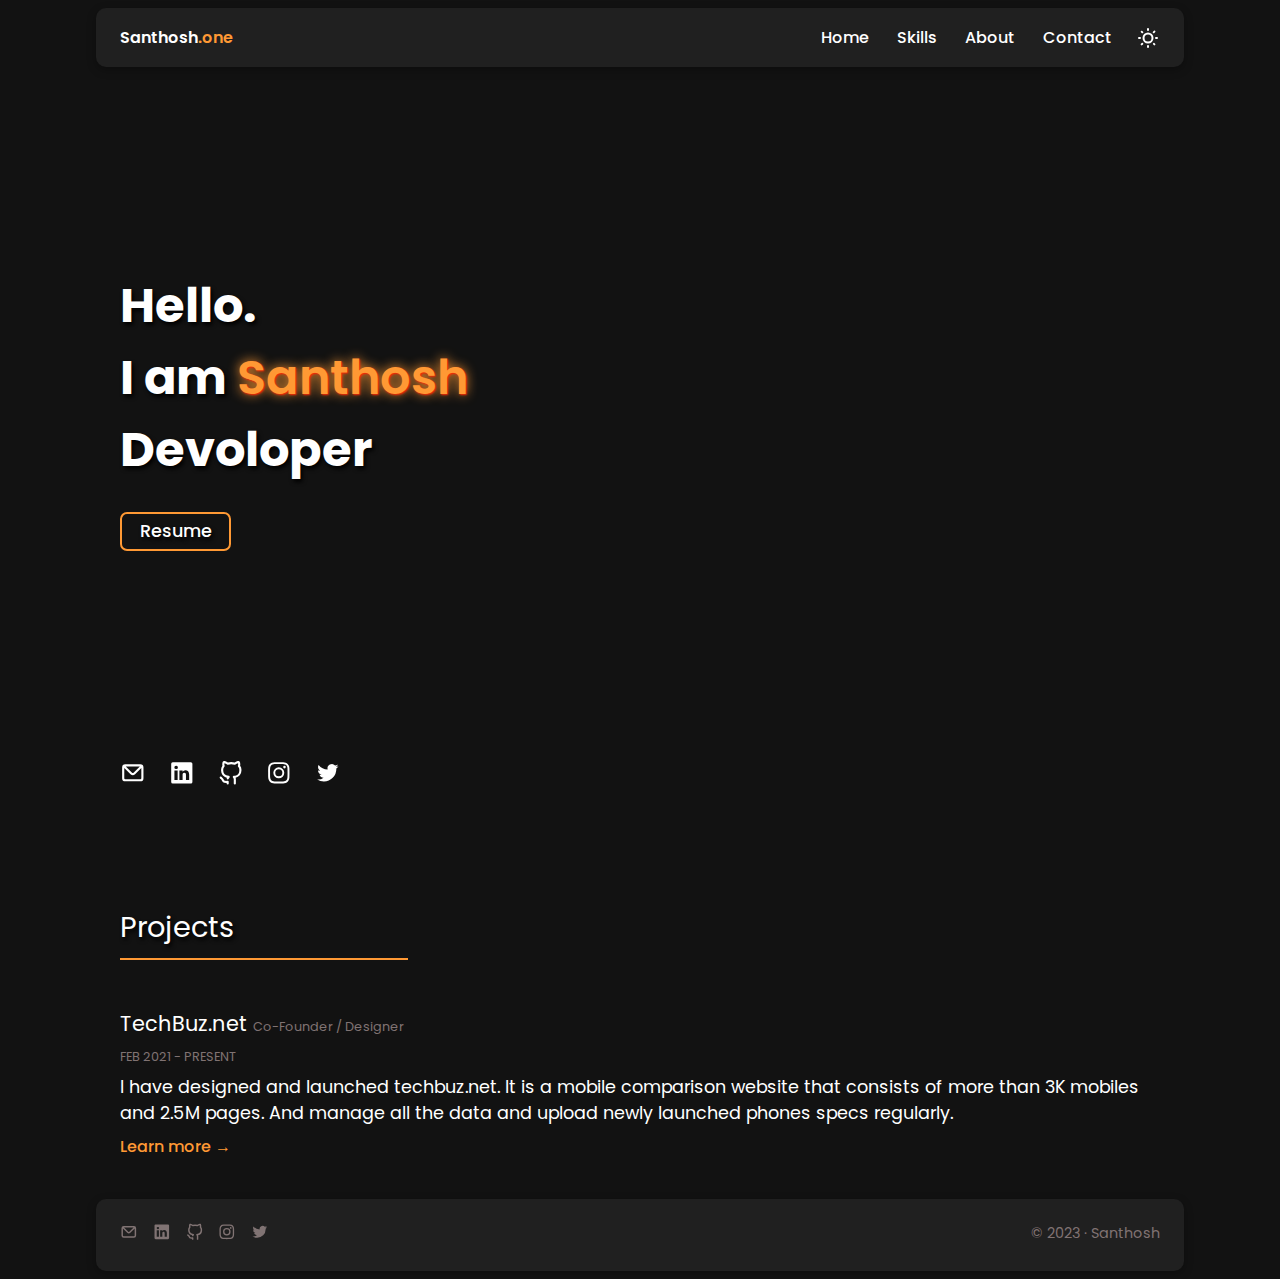
==== index.html @ da9437ea "icon added" ====
<!DOCTYPE html>
<html lang="en">
<head>
    <meta charset="UTF-8">
    <meta http-equiv="X-UA-Compatible" content="IE=edge">
    <meta name="viewport" content="width=device-width, initial-scale=1.0">

    <link rel="shortcut icon" type="image/png" href="/image/favicon-32x32.png" sizes="32x32">
    <link rel="icon" type="image/png" href="/image/favicon-16x16.png" sizes="16x16">
    <link rel="icon" type="image/png" href="/image/android-chrome-192x192.png" sizes="192x192">
    <link rel="icon" type="image/png" href="/image/android-chrome-512x512.png" sizes="512x512">
    <link rel="apple-touch-icon" type="image/png" href="/image/apple-touch-icon.png">
    
    <link rel="stylesheet" href="/css/normalize.css">
    <link rel="stylesheet" href="/css/style.css">
    
    <title>Santhosh</title>
</head>

<body>
   <header>

    <nav class="navbar">

      <a href="/" class="nav-logo">Santhosh<span>.one</span></a>

      <div style="display: flex;">
        <div class="nav-link-div">
          <ul class="nav-links" data-visible="false">
            <li><a href="/" aria-hidden="true">Home</a></li>
            <li><a href="/skills.html" aria-hidden="true">Skills</a></li>
            <li><a href="/about.html" aria-hidden="true">About</a></li>
            <li><a href="/contact.html" aria-hidden="true">Contact</a></li>
          </ul>
        </div>

        <svg class="hide" xmlns="http://www.w3.org/2000/svg">

          <defs>
            <symbol id="to-light" viewBox="0 0 24 24">
              <path d="M5.64,17l-.71.71a1,1,0,0,0,0,1.41,1,1,0,0,0,1.41,0l.71-.71A1,1,0,0,0,5.64,17ZM5,12a1,1,0,0,0-1-1H3a1,1,0,0,0,0,2H4A1,1,0,0,0,5,12Zm7-7a1,1,0,0,0,1-1V3a1,1,0,0,0-2,0V4A1,1,0,0,0,12,5ZM5.64,7.05a1,1,0,0,0,.7.29,1,1,0,0,0,.71-.29,1,1,0,0,0,0-1.41l-.71-.71A1,1,0,0,0,4.93,6.34Zm12,.29a1,1,0,0,0,.7-.29l.71-.71a1,1,0,1,0-1.41-1.41L17,5.64a1,1,0,0,0,0,1.41A1,1,0,0,0,17.66,7.34ZM21,11H20a1,1,0,0,0,0,2h1a1,1,0,0,0,0-2Zm-9,8a1,1,0,0,0-1,1v1a1,1,0,0,0,2,0V20A1,1,0,0,0,12,19ZM18.36,17A1,1,0,0,0,17,18.36l.71.71a1,1,0,0,0,1.41,0,1,1,0,0,0,0-1.41ZM12,6.5A5.5,5.5,0,1,0,17.5,12,5.51,5.51,0,0,0,12,6.5Zm0,9A3.5,3.5,0,1,1,15.5,12,3.5,3.5,0,0,1,12,15.5Z"/>
            </symbol>
          </defs>
          <defs>
            <symbol id="to-dark" viewBox="0 0 64 64">
              <path d="M34.82 56.11a23.86 23.86 0 0 1-9.38-1.9A2 2 0 0 1 27 50.53a19.87 19.87 0 0 0 7.82 1.58 20.16 20.16 0 0 0 11.77-3.81 24.12 24.12 0 0 1-16.2-35.91A20.16 20.16 0 0 0 14.71 32a19.91 19.91 0 0 0 3.88 11.87 2 2 0 0 1-3.23 2.37 24.12 24.12 0 0 1 19.3-38.35 2 2 0 0 1 1.84 1.18 2 2 0 0 1-.33 2.16 20.11 20.11 0 0 0 15 33.5h.13a2 2 0 0 1 1.83 1.19 2 2 0 0 1-.34 2.15 24.1 24.1 0 0 1-17.97 8.04Z"/><path fill="var(--fav-color)" d="M20.68 34.85a2 2 0 0 1-1.92-1.44 14.2 14.2 0 0 1 2.45-11.95 2 2 0 0 1 3.15 2.48 10.09 10.09 0 0 0-1.75 8.38 2 2 0 0 1-1.93 2.53Z"/>
            </symbol>
          </defs>
        </svg>

        <button class="nav-mode">
          <svg width="50" height="50" fill="currentColor">
            <use href="#to-light"></use>
          </svg>
        </button>

        <button class="container nav-menu" onclick="myFunction(this)">
          <div class="bar1"></div>
          <div class="bar2"></div>
          <div class="bar3"></div>
        </button>
      </div>

    </nav>
    
    <!-- side nev bar for small screen     -->
    
      <div class="nav-menu-side">
        <ul class="nav-links-side" data-visible="false">
          <li><a href="/" aria-hidden="true">Home</a></li>
          <li><a href="/about.html" aria-hidden="true">About</a></li>
          <li><a href="/skills.html" aria-hidden="true">Skills</a></li>
          <li><a href="/contact.html" aria-hidden="true">Contact</a></li>
        </ul>
      </div>

</header>
  

  <main>

    <div id="intro">
      <div class="intro-text">
        <div>
          <b>
          <div>
            Hello.
          </div>
          <div>
            I am <span class="intro-name">Santhosh</span> 
          </div>

          <div>
            Devoloper
          </div>
        </b>

          <div>
            <a class="resume" target="_blank" href="https://docs.google.com/document/d/11AlmQG3NqZ5bCvxuUzoEgBJy7hATUBCd/preview">Resume
            </a>
          </div>
        </div>

      </div>

        <div class="social-links">
          <!-- MAIL -->
          <a href="mailto: santhoshkalish333@gmail.com" target="_blank">
            <svg xmlns="http://www.w3.org/2000/svg" viewBox="0 0 24 24"><path fill="currentColor" d="M19,4H5A3,3,0,0,0,2,7V17a3,3,0,0,0,3,3H19a3,3,0,0,0,3-3V7A3,3,0,0,0,19,4Zm-.41,2-5.88,5.88a1,1,0,0,1-1.42,0L5.41,6ZM20,17a1,1,0,0,1-1,1H5a1,1,0,0,1-1-1V7.41l5.88,5.88a3,3,0,0,0,4.24,0L20,7.41Z"/></svg>
          </a>
          <!-- LINKED IN -->
          <a href="https://www.linkedin.com/in/santho-sh/" target="_blank">
            <svg xmlns="http://www.w3.org/2000/svg" data-name="Layer 1" viewBox="0 0 24 24"><path fill="currentColor" d="M20.47,2H3.53A1.45,1.45,0,0,0,2.06,3.43V20.57A1.45,1.45,0,0,0,3.53,22H20.47a1.45,1.45,0,0,0,1.47-1.43V3.43A1.45,1.45,0,0,0,20.47,2ZM8.09,18.74h-3v-9h3ZM6.59,8.48h0a1.56,1.56,0,1,1,0-3.12,1.57,1.57,0,1,1,0,3.12ZM18.91,18.74h-3V13.91c0-1.21-.43-2-1.52-2A1.65,1.65,0,0,0,12.85,13a2,2,0,0,0-.1.73v5h-3s0-8.18,0-9h3V11A3,3,0,0,1,15.46,9.5c2,0,3.45,1.29,3.45,4.06Z"/></svg>
          </a>
          <!-- GITHUB -->
          <a href="https://github.com/Santho-sh" target="_blank">
            <svg xmlns="http://www.w3.org/2000/svg" data-name="Layer 1" viewBox="0 0 24 24"><path fill="currentColor" d="M10.07031,20.50291a1.00008,1.00008,0,0,0-1.18115-.9834c-1.30908.24024-2.96191.27637-3.40137-.958a5.70754,5.70754,0,0,0-1.83691-2.415,1.20073,1.20073,0,0,1-.1665-.10938,1,1,0,0,0-.93067-.64551H2.54883a.99965.99965,0,0,0-1,.99512c-.00391.81543.811,1.33789,1.1416,1.51465a4.4408,4.4408,0,0,1,.92383,1.35937c.36426,1.02344,1.42285,2.57617,4.46582,2.376.001.03516.00195.06836.00244.09863l.00439.26758a1,1,0,0,0,2,0l-.00488-.31836C10.07715,21.4951,10.07031,21.22068,10.07031,20.50291Zm10.667-15.126c.03174-.125.063-.26367.09034-.41992a6.27792,6.27792,0,0,0-.40821-3.293,1.002,1.002,0,0,0-.61572-.58007c-.356-.12012-1.67041-.35645-4.18408,1.25a13.86918,13.86918,0,0,0-6.354,0C6.76221.751,5.45459.9658,5.10205,1.07908a.99744.99744,0,0,0-.63135.584,6.3003,6.3003,0,0,0-.40332,3.35644c.02442.12793.05078.2461.07813.35449A6.26928,6.26928,0,0,0,2.89014,9.20311a8.42168,8.42168,0,0,0,.04248.92187c.334,4.60254,3.334,5.98438,5.42431,6.459-.04345.125-.083.25878-.11816.40039a1.00023,1.00023,0,0,0,1.94238.47851,1.6784,1.6784,0,0,1,.46778-.87793.99947.99947,0,0,0-.5459-1.74512c-3.4541-.39453-4.95362-1.80175-5.1792-4.89843a6.61076,6.61076,0,0,1-.03369-.73828,4.25769,4.25769,0,0,1,.91943-2.71289,3.022,3.022,0,0,1,.1958-.23145.99988.99988,0,0,0,.188-1.02441,3.3876,3.3876,0,0,1-.15527-.55567A4.09356,4.09356,0,0,1,6.1167,3.06346a7.54263,7.54263,0,0,1,2.415,1.17968,1.00877,1.00877,0,0,0,.82764.13282,11.77716,11.77716,0,0,1,6.17285.001,1.00549,1.00549,0,0,0,.83056-.13769,7.572,7.572,0,0,1,2.40528-1.19043,4.03977,4.03977,0,0,1,.0874,1.57812,3.205,3.205,0,0,1-.16895.60743.9999.9999,0,0,0,.188,1.02441c.07715.08691.1543.18066.22363.26855A4.12186,4.12186,0,0,1,20,9.20311a7.03888,7.03888,0,0,1-.0376.77734c-.22021,3.05566-1.72558,4.46387-5.1958,4.85937a1,1,0,0,0-.54541,1.7461,1.63079,1.63079,0,0,1,.46631.9082,3.06079,3.06079,0,0,1,.09229.81934v2.334C14.77,21.2949,14.77,21.78025,14.77,22.00291a1,1,0,1,0,2,0c0-.2168,0-.69238.00977-1.33984V18.31346a4.8815,4.8815,0,0,0-.15479-1.31153,4.25638,4.25638,0,0,0-.11621-.416,6.51258,6.51258,0,0,0,5.44531-6.42383A8.69677,8.69677,0,0,0,22,9.20311,6.13062,6.13062,0,0,0,20.7373,5.37693Z"/></svg>
          <a>
          <!-- INSTAGRAM -->
          <a href="https://www.instagram.com/santh0sh_3/" target="_blank">
            <svg xmlns="http://www.w3.org/2000/svg" data-name="Layer 1" viewBox="0 0 24 24"><path fill="currentColor" d="M17.34,5.46h0a1.2,1.2,0,1,0,1.2,1.2A1.2,1.2,0,0,0,17.34,5.46Zm4.6,2.42a7.59,7.59,0,0,0-.46-2.43,4.94,4.94,0,0,0-1.16-1.77,4.7,4.7,0,0,0-1.77-1.15,7.3,7.3,0,0,0-2.43-.47C15.06,2,14.72,2,12,2s-3.06,0-4.12.06a7.3,7.3,0,0,0-2.43.47A4.78,4.78,0,0,0,3.68,3.68,4.7,4.7,0,0,0,2.53,5.45a7.3,7.3,0,0,0-.47,2.43C2,8.94,2,9.28,2,12s0,3.06.06,4.12a7.3,7.3,0,0,0,.47,2.43,4.7,4.7,0,0,0,1.15,1.77,4.78,4.78,0,0,0,1.77,1.15,7.3,7.3,0,0,0,2.43.47C8.94,22,9.28,22,12,22s3.06,0,4.12-.06a7.3,7.3,0,0,0,2.43-.47,4.7,4.7,0,0,0,1.77-1.15,4.85,4.85,0,0,0,1.16-1.77,7.59,7.59,0,0,0,.46-2.43c0-1.06.06-1.4.06-4.12S22,8.94,21.94,7.88ZM20.14,16a5.61,5.61,0,0,1-.34,1.86,3.06,3.06,0,0,1-.75,1.15,3.19,3.19,0,0,1-1.15.75,5.61,5.61,0,0,1-1.86.34c-1,.05-1.37.06-4,.06s-3,0-4-.06A5.73,5.73,0,0,1,6.1,19.8,3.27,3.27,0,0,1,5,19.05a3,3,0,0,1-.74-1.15A5.54,5.54,0,0,1,3.86,16c0-1-.06-1.37-.06-4s0-3,.06-4A5.54,5.54,0,0,1,4.21,6.1,3,3,0,0,1,5,5,3.14,3.14,0,0,1,6.1,4.2,5.73,5.73,0,0,1,8,3.86c1,0,1.37-.06,4-.06s3,0,4,.06a5.61,5.61,0,0,1,1.86.34A3.06,3.06,0,0,1,19.05,5,3.06,3.06,0,0,1,19.8,6.1,5.61,5.61,0,0,1,20.14,8c.05,1,.06,1.37.06,4S20.19,15,20.14,16ZM12,6.87A5.13,5.13,0,1,0,17.14,12,5.12,5.12,0,0,0,12,6.87Zm0,8.46A3.33,3.33,0,1,1,15.33,12,3.33,3.33,0,0,1,12,15.33Z"/></svg>
          </a>
          <!-- TWITTER -->
          <a href="https://twitter.com/Santh0sh3" target="_blank">
            <svg xmlns="http://www.w3.org/2000/svg" data-name="Layer 1" viewBox="0 0 24 24"><path fill="currentColor" d="M22,5.8a8.49,8.49,0,0,1-2.36.64,4.13,4.13,0,0,0,1.81-2.27,8.21,8.21,0,0,1-2.61,1,4.1,4.1,0,0,0-7,3.74A11.64,11.64,0,0,1,3.39,4.62a4.16,4.16,0,0,0-.55,2.07A4.09,4.09,0,0,0,4.66,10.1,4.05,4.05,0,0,1,2.8,9.59v.05a4.1,4.1,0,0,0,3.3,4A3.93,3.93,0,0,1,5,13.81a4.9,4.9,0,0,1-.77-.07,4.11,4.11,0,0,0,3.83,2.84A8.22,8.22,0,0,1,3,18.34a7.93,7.93,0,0,1-1-.06,11.57,11.57,0,0,0,6.29,1.85A11.59,11.59,0,0,0,20,8.45c0-.17,0-.35,0-.53A8.43,8.43,0,0,0,22,5.8Z"/></svg>
          </a>
        </div>
    </div>

    
    <div class="project-title">
      <div>Projects</div>
    </div>
    <div class="projects">
      <div class="name">TechBuz.net <span>Co-Founder / Designer</span></div>
      <div class="time">FEB 2021 - PRESENT</div>
      <div class="body">I have designed and launched techbuz.net. It is a mobile comparison website that consists of more than 3K mobiles and 2.5M pages. And manage all the data and upload newly launched phones specs regularly.
      </div> 
      <a class="link" href="https://techbuz.net/">Learn more &#8594</a>
    </div>

  </main>
  
  <footer class="footer">
    <div class="social-links-footer">

      <!-- MAIL -->
      <a href="mailto: santhoshkalish333@gmail.com" target="_blank">
        <svg xmlns="http://www.w3.org/2000/svg" viewBox="0 0 24 24"><path fill="currentColor" d="M19,4H5A3,3,0,0,0,2,7V17a3,3,0,0,0,3,3H19a3,3,0,0,0,3-3V7A3,3,0,0,0,19,4Zm-.41,2-5.88,5.88a1,1,0,0,1-1.42,0L5.41,6ZM20,17a1,1,0,0,1-1,1H5a1,1,0,0,1-1-1V7.41l5.88,5.88a3,3,0,0,0,4.24,0L20,7.41Z"/></svg>
      </a>

      <!-- LINKED IN -->
      <a href="https://www.linkedin.com/in/santho-sh/" target="_blank">
        <svg xmlns="http://www.w3.org/2000/svg" data-name="Layer 1" viewBox="0 0 24 24"><path fill="currentColor" d="M20.47,2H3.53A1.45,1.45,0,0,0,2.06,3.43V20.57A1.45,1.45,0,0,0,3.53,22H20.47a1.45,1.45,0,0,0,1.47-1.43V3.43A1.45,1.45,0,0,0,20.47,2ZM8.09,18.74h-3v-9h3ZM6.59,8.48h0a1.56,1.56,0,1,1,0-3.12,1.57,1.57,0,1,1,0,3.12ZM18.91,18.74h-3V13.91c0-1.21-.43-2-1.52-2A1.65,1.65,0,0,0,12.85,13a2,2,0,0,0-.1.73v5h-3s0-8.18,0-9h3V11A3,3,0,0,1,15.46,9.5c2,0,3.45,1.29,3.45,4.06Z"/></svg>
      </a>

      <!-- GITHUB -->
      <a href="https://github.com/Santho-sh" target="_blank">
        <svg xmlns="http://www.w3.org/2000/svg" data-name="Layer 1" viewBox="0 0 24 24"><path fill="currentColor" d="M10.07031,20.50291a1.00008,1.00008,0,0,0-1.18115-.9834c-1.30908.24024-2.96191.27637-3.40137-.958a5.70754,5.70754,0,0,0-1.83691-2.415,1.20073,1.20073,0,0,1-.1665-.10938,1,1,0,0,0-.93067-.64551H2.54883a.99965.99965,0,0,0-1,.99512c-.00391.81543.811,1.33789,1.1416,1.51465a4.4408,4.4408,0,0,1,.92383,1.35937c.36426,1.02344,1.42285,2.57617,4.46582,2.376.001.03516.00195.06836.00244.09863l.00439.26758a1,1,0,0,0,2,0l-.00488-.31836C10.07715,21.4951,10.07031,21.22068,10.07031,20.50291Zm10.667-15.126c.03174-.125.063-.26367.09034-.41992a6.27792,6.27792,0,0,0-.40821-3.293,1.002,1.002,0,0,0-.61572-.58007c-.356-.12012-1.67041-.35645-4.18408,1.25a13.86918,13.86918,0,0,0-6.354,0C6.76221.751,5.45459.9658,5.10205,1.07908a.99744.99744,0,0,0-.63135.584,6.3003,6.3003,0,0,0-.40332,3.35644c.02442.12793.05078.2461.07813.35449A6.26928,6.26928,0,0,0,2.89014,9.20311a8.42168,8.42168,0,0,0,.04248.92187c.334,4.60254,3.334,5.98438,5.42431,6.459-.04345.125-.083.25878-.11816.40039a1.00023,1.00023,0,0,0,1.94238.47851,1.6784,1.6784,0,0,1,.46778-.87793.99947.99947,0,0,0-.5459-1.74512c-3.4541-.39453-4.95362-1.80175-5.1792-4.89843a6.61076,6.61076,0,0,1-.03369-.73828,4.25769,4.25769,0,0,1,.91943-2.71289,3.022,3.022,0,0,1,.1958-.23145.99988.99988,0,0,0,.188-1.02441,3.3876,3.3876,0,0,1-.15527-.55567A4.09356,4.09356,0,0,1,6.1167,3.06346a7.54263,7.54263,0,0,1,2.415,1.17968,1.00877,1.00877,0,0,0,.82764.13282,11.77716,11.77716,0,0,1,6.17285.001,1.00549,1.00549,0,0,0,.83056-.13769,7.572,7.572,0,0,1,2.40528-1.19043,4.03977,4.03977,0,0,1,.0874,1.57812,3.205,3.205,0,0,1-.16895.60743.9999.9999,0,0,0,.188,1.02441c.07715.08691.1543.18066.22363.26855A4.12186,4.12186,0,0,1,20,9.20311a7.03888,7.03888,0,0,1-.0376.77734c-.22021,3.05566-1.72558,4.46387-5.1958,4.85937a1,1,0,0,0-.54541,1.7461,1.63079,1.63079,0,0,1,.46631.9082,3.06079,3.06079,0,0,1,.09229.81934v2.334C14.77,21.2949,14.77,21.78025,14.77,22.00291a1,1,0,1,0,2,0c0-.2168,0-.69238.00977-1.33984V18.31346a4.8815,4.8815,0,0,0-.15479-1.31153,4.25638,4.25638,0,0,0-.11621-.416,6.51258,6.51258,0,0,0,5.44531-6.42383A8.69677,8.69677,0,0,0,22,9.20311,6.13062,6.13062,0,0,0,20.7373,5.37693Z"/></svg>
      </a>

      <!-- INSTAGRAM -->
      <a href="https://www.instagram.com/santh0sh_3/" target="_blank">
        <svg xmlns="http://www.w3.org/2000/svg" data-name="Layer 1" viewBox="0 0 24 24"><path fill="currentColor" d="M17.34,5.46h0a1.2,1.2,0,1,0,1.2,1.2A1.2,1.2,0,0,0,17.34,5.46Zm4.6,2.42a7.59,7.59,0,0,0-.46-2.43,4.94,4.94,0,0,0-1.16-1.77,4.7,4.7,0,0,0-1.77-1.15,7.3,7.3,0,0,0-2.43-.47C15.06,2,14.72,2,12,2s-3.06,0-4.12.06a7.3,7.3,0,0,0-2.43.47A4.78,4.78,0,0,0,3.68,3.68,4.7,4.7,0,0,0,2.53,5.45a7.3,7.3,0,0,0-.47,2.43C2,8.94,2,9.28,2,12s0,3.06.06,4.12a7.3,7.3,0,0,0,.47,2.43,4.7,4.7,0,0,0,1.15,1.77,4.78,4.78,0,0,0,1.77,1.15,7.3,7.3,0,0,0,2.43.47C8.94,22,9.28,22,12,22s3.06,0,4.12-.06a7.3,7.3,0,0,0,2.43-.47,4.7,4.7,0,0,0,1.77-1.15,4.85,4.85,0,0,0,1.16-1.77,7.59,7.59,0,0,0,.46-2.43c0-1.06.06-1.4.06-4.12S22,8.94,21.94,7.88ZM20.14,16a5.61,5.61,0,0,1-.34,1.86,3.06,3.06,0,0,1-.75,1.15,3.19,3.19,0,0,1-1.15.75,5.61,5.61,0,0,1-1.86.34c-1,.05-1.37.06-4,.06s-3,0-4-.06A5.73,5.73,0,0,1,6.1,19.8,3.27,3.27,0,0,1,5,19.05a3,3,0,0,1-.74-1.15A5.54,5.54,0,0,1,3.86,16c0-1-.06-1.37-.06-4s0-3,.06-4A5.54,5.54,0,0,1,4.21,6.1,3,3,0,0,1,5,5,3.14,3.14,0,0,1,6.1,4.2,5.73,5.73,0,0,1,8,3.86c1,0,1.37-.06,4-.06s3,0,4,.06a5.61,5.61,0,0,1,1.86.34A3.06,3.06,0,0,1,19.05,5,3.06,3.06,0,0,1,19.8,6.1,5.61,5.61,0,0,1,20.14,8c.05,1,.06,1.37.06,4S20.19,15,20.14,16ZM12,6.87A5.13,5.13,0,1,0,17.14,12,5.12,5.12,0,0,0,12,6.87Zm0,8.46A3.33,3.33,0,1,1,15.33,12,3.33,3.33,0,0,1,12,15.33Z"/></svg>
      </a>

      <!-- TWITTER -->
      <a href="https://twitter.com/Santh0sh3" target="_blank">
        <svg xmlns="http://www.w3.org/2000/svg" data-name="Layer 1" viewBox="0 0 24 24"><path fill="currentColor" d="M22,5.8a8.49,8.49,0,0,1-2.36.64,4.13,4.13,0,0,0,1.81-2.27,8.21,8.21,0,0,1-2.61,1,4.1,4.1,0,0,0-7,3.74A11.64,11.64,0,0,1,3.39,4.62a4.16,4.16,0,0,0-.55,2.07A4.09,4.09,0,0,0,4.66,10.1,4.05,4.05,0,0,1,2.8,9.59v.05a4.1,4.1,0,0,0,3.3,4A3.93,3.93,0,0,1,5,13.81a4.9,4.9,0,0,1-.77-.07,4.11,4.11,0,0,0,3.83,2.84A8.22,8.22,0,0,1,3,18.34a7.93,7.93,0,0,1-1-.06,11.57,11.57,0,0,0,6.29,1.85A11.59,11.59,0,0,0,20,8.45c0-.17,0-.35,0-.53A8.43,8.43,0,0,0,22,5.8Z"/></svg>
      </a>
    </div>

    <div class="copyright-text">
       &copy 2023 &middot Santhosh
    </div>

  </footer>
</body>

<script src="/js/main.js"></script>

</html>
---- css/style.css ----
@import url('https://fonts.googleapis.com/css2?family=Poppins:wght@400;500;600&display=swap');

:root{

    --body-color: #121212;
    --nav-background: rgba(50, 50, 50, 0.445);
    --font-color-one: rgb(255, 255, 255);
    --font-color-two: rgb(128, 115, 115);
    /* other fav color; #0DCEDA */
    --fav-color: rgb(255, 153, 52);
    --font-family: 'Poppins', sans-serif;

    --button-hover: rgba(238, 176, 100, 0.545);

    --intro-font-small: 2.5rem;
    --nav-font-samll: 1rem;
    --intro-font-big: 3rem;
    --nav-font-big: 1rem;

    --hover-transition: all .3s ease-in-out;
    
    --name-text-shadow:1px 1px 2px rgb(255, 38, 0), 0 0 .25em var(--fav-color);
    --box-shadow: 0 3px 10px rgba(0, 0, 0, 0.297);
    --text-shadow: 2px 2.5px 4px rgb(0, 0, 0);

    --side-padding: 1.5rem;
    --radius: 10px;

}

.dark-mode{
    --body-color: rgb(255, 255, 255);
    --nav-background: rgb(255, 255, 255);
    --font-color-one: #2a2a2a;

    --box-shadow: 0 3px 10px rgb(0 0 0 / 0.2);
    --text-shadow: 2px 2.5px 4px rgba(183, 183, 183, 0.784);
}

*{
    margin: 0;
    padding: 0;
    box-sizing: border-box;
    font-family: var(--font-family);
}

body{
    background-color: var(--body-color);
    margin: .5rem;
    min-height: calc(100vh - 1rem);
    line-height: 1.5;

    /* To lock footer on bottom */
    display: grid;
    grid-template-rows: auto 1fr auto;
}

li, a, button {
    padding: 0;
    font-weight: 500;
    text-decoration: none;
    color: var(--font-color-one);
}

/* to remove bleck border when filling form */

*,*:focus,*:hover{
    outline:none;
}


/* navbar */

.navbar{
    font-size: var(--nav-font-big);
    display: flex;
    justify-content: flex-end;
    align-items: center;
    padding: 1.1rem var(--side-padding);
    background-color: var(--nav-background);
    border-radius: var(--radius);
    
    box-shadow: var(--box-shadow);

}

.nav-logo{
    margin-right: auto;
    font-weight: 600;
}

.nav-logo span{
    color: var(--fav-color);
}


.nav-logo,
.navbar a,
.nav-menu a{
    transition: var(--hover-transition);
}


.nav-links li{
    display: inline-block;
    padding-right: 1.5rem;
}

.navbar a:not(.nav-logo):hover {
    color: var(--fav-color);
    cursor: pointer;
}

/* .dark-mode button */

.nav-mode{
    background-color: var(--nav-color);
    text-align: center
}

.nav-mode svg{
    display: block;
    margin: auto;
    height: 1.5rem;
    width: 1.5rem;
}

.hide {
    display: none;
}

/* handburger menu */

.nav-menu{
    background-color: var(--nav-color);
    z-index: 9999;
}

/* w3 school code */

.container {
    margin-left: 1.5rem;
    display: inline-block;
    cursor: pointer;
  }
  
  .bar1, .bar2, .bar3 {
    width: 25px;
    height: 2.5px;
    background-color: var(--font-color-one);
    margin: 6px 0;
    transition: 0.4s;
  }
  
  /* Rotate first bar */
  .change .bar1 {
    transform: translate(0, 8px) rotate(-45deg);
  }
  
  /* Fade out the second bar */
  .change .bar2 {opacity: 0;}
  
  /* Rotate last bar */
  .change .bar3 {
    transform: translate(0, -9px) rotate(45deg);
  }


/* index page */


.intro-text{
    font-size: var(--intro-font-big);
    height: 77vh;
    display: flex;
    padding: 0 var(--side-padding);
    justify-content: flex-start;
    align-items: center;
    color: var(--font-color-one);
    text-shadow: var(--text-shadow); 
}

.intro-name{
    font-size: var(--intro-font-big);
    color: var(--fav-color);
    font-weight: 600;
    
    text-shadow: var(--name-text-shadow);
}

.resume{
    font-size: 1.1rem;
    color: var(--font-color-one);
    border: var(--fav-color) 0.125em solid;
    padding: 0.3em 1em;
    border-radius: 0.4em;
    transition: var(--hover-transition);
  }

.resume:hover{
    background-color: var(--button-hover);
  }

/* socialmedia links */

.social-links{
    padding-bottom: 7vw;
    padding-left: var(--side-padding);
    color: var(--font-color-one);
}

.social-links svg{
    margin-right: 1.2rem;
    width: 1.6rem;
    height: auto;
    transition: var(--hover-transition);
    cursor: pointer;
}

.social-links a:hover{
    color: var(--fav-color);
}

/* projects section and certificate section */

.certificate-title,
.project-title{
    font-size: 1.8rem;
    display: flex;
    width: 10em;
    max-width: 85vw;
    justify-content: start;
    margin: var(--side-padding);
    padding:.5rem 0; 
    padding-top: 0;
    color: var(--font-color-one);
    text-shadow: var(--text-shadow);
    border-bottom: 2px var(--fav-color) solid;

}

.projects{
    color: var(--font-color-one);
    padding: var(--side-padding);
}
.projects div{
    margin-bottom: .5rem;
}

.name{
    font-size: 1.3rem;
}

.name span,
.time{
    font-size: .8rem;
    color: var(--font-color-two);
}

.link{
    color: var(--fav-color);
}



/* footer */

.footer {
    color: var(--font-color-two);
    background-color: var(--nav-background);
    border-radius: var(--radius);
    padding: 1.5rem var(--side-padding);
    display: flex;
    justify-content: space-between;
    margin-top: 1rem;

    box-shadow: var(--box-shadow);
}

.social-links-footer svg{
    color: var(--font-color-two);
    margin-right: .7rem;
    width: 1.1rem;
    height: auto;
    transition: var(--hover-transition);
    cursor: pointer;
}

.social-links-footer svg:hover{
    color: var(--fav-color);
}

.copyright-text{
    font-size: .9rem;
}


/* about */

.about {
    font-size: 2rem;
    display: flex;
    justify-content: center;
    color: var(--font-color-one);
    padding-top: 2rem;
    text-shadow: var(--text-shadow);

}

.about span{
    color: var(--fav-color);
}


.about-page{
    display: flex;
    flex-direction: column;
    
}

.person-plus-text{
    display: flex;
    flex-direction: column;
    justify-content: space-between;
    align-items: center;
    
}

.person-name{
    width: 12rem;
    text-align: center;
    font-size: 1.5rem;
    margin-top: 2rem;
    padding-top: 1.5rem;
    color: var(--font-color-one);

    border-top: 2px solid var(--fav-color);
    text-shadow: var(--text-shadow);
}

/* text below name - developer  */

.person-text{
    font-size: 1rem;
    color: var(--font-color-two);
}


.about-text{
    margin-top: 2rem;
    color: var(--font-color-one);
    padding: var(--side-padding);
}

/* image effect*/

  img{
    max-width: 100%;
    display: block;
  }

  .person{
    position: relative;
    max-width: 15rem;
    margin-inline: auto;
  }

  .person-container{
    aspect-ratio: 1 / 1.2;
    display: grid;
    align-items: end;
    border-radius: 0 0 100vw 100vw;
    overflow: hidden;
    
    transition: transform 250ms ease-in-out;
  }
  
  
  .person-circle{
    position: absolute;
    inset: auto 0 0;
    aspect-ratio: 1 / 1;
    object-fit: cover;
    width: 100%;
    border-radius: 50%;
    margin-inline: auto;
  }
  
  .person-img{
    position: relative;
    padding-left: .7rem;
    bottom: 2.2rem;
    z-index: 2;
    transform: scale(2);
  
    transition: transform 250ms ease-in-out;
  }
  
  .person-container:hover {
    transform: scale(1.05);
  }
  
  .person-container:hover .person-img{
      transform: 
        scale(2.05)
        translateY(-1rem);
  }

  /* social media links on about .about-page */

  .social-links-about{

    display: flex;
    justify-content: center;
    padding-bottom: 2rem;
    color: var(--font-color-one);
}

.social-links-about svg{
    margin: .5rem;
    width: 1.5rem;
    height: auto;
    transition: var(--hover-transition);
    cursor: pointer;
    
}

.social-links-about a:hover{
    color: var(--fav-color);
}

button{
    background-color: var(--body-color);
    border: none;
}

.contact-button,
.send-button{
    display: flex;
    justify-content: center;
    text-shadow: var(--text-shadow);
}

.contact-button{
    margin-bottom: 1.5rem;
}

.contact-button a,
.send-button a{
    color: var(--font-color-one);
    font-size: 1.1rem;;
    border: 0.125em solid var(--fav-color);
    border-radius: 0.4em ;
    transition: var(--hover-transition);
    padding: 0.3em 1em;

}

.contact-button a:hover,
.send-button a:hover
{
    background-color: var(--button-hover);
  }

  /* cotact page */
.contact-title{
    display: flex;
    justify-content: center;
}

.contact-title div{
    color: var(--font-color-one);
    font-size: 2rem;
    display: flex;
    justify-content: center;
    width: 20em;
    max-width: 85vw;
    padding: 2rem 0;
    border-bottom: 2px var(--fav-color) solid;

    text-shadow: var(--text-shadow);
}


.contact-title span{
    color: var(--fav-color);
}
 
.contact-form{
    overflow: hidden;
    display: flex;
    align-items: center;
    flex-direction: column;
    padding: 2rem;
   
}

.contact-form input, textarea{
    padding: 1rem;
    margin: .5rem;
    width: 100%;
    max-width: 30rem;
    border: none;
    background-color: var(--nav-background);
    border-radius: var(--radius);

    box-shadow: var(--box-shadow);
}

.contact-form textarea{
    margin-bottom: 2rem;
}


/* skills page */

.skills-title{
    display: flex;
    justify-content: center;
} 

.skills-title div{
    display: flex;
    justify-content: center;
    font-size: 2rem;
    padding: 2rem 0;
    width: 20em;
    max-width: 85vw;

    color: var(--font-color-one);

    border-bottom: 2px var(--fav-color) solid;
    text-shadow: var(--text-shadow);
}


.skills-title span{
    color: var(--fav-color);
}

.skills img {
    width: 80px;
    height: auto;
}

.skills{
    color: var(--font-color-one);

    display: flex;
    padding-top: 1.5rem;
    justify-content: center;
    flex-wrap: wrap;
}

.skills div{

    display: flex;
    align-items: center;
    justify-content: center;
    flex-direction: column;

    width: 150px;
    height: 150px;
    font-size: 1rem;
    border-radius: var(--radius);

    margin: .65rem;
    box-shadow: var(--box-shadow);
    transition: scale 150ms ease-in-out;
}

.skills div span{
    padding: .5rem 0;
}

.skills div:hover{
    scale: 1.05;
}

.certificates{
    color: var(--font-color-one);
    padding: var(--side-padding);
}
.certificates div{
    margin-bottom: .5rem;
}

/* to fix footer overflow */

@media (max-width: 23rem) {
    .footer{
        flex-direction: column;
        justify-content: center;
        align-items: center;
        gap: .5rem;
    }
}


/* for small screens */

@media (max-width: 45rem) {

    .nav-link-div{
        display: none;
    }

    .nav-links-side{
        list-style: none;
        cursor: pointer;
        position: fixed;
        margin: 0.5rem;
        margin-top: 5.3rem;
        inset: 0 0 0 35%;
        backdrop-filter: blur(.8rem);
        background: hsl(0 0% 20%/ .1);
        border-radius: var(--radius);
        padding: min(30vh, 2rem) 1rem;
        z-index: 1000;
        
        transform: translateX(105%);
        transition: transform 300ms ease-in-out;

    }

    .nav-menu-side a{
        transition: var(--hover-transition);
    }

    .nav-menu-side a:hover{
        color: var(--fav-color);      
    }

    .nav-links-side[data-visible='true']{
        transform: translateX(0%);
    }

    .nav-links-side li{
        padding: 1rem;
    }

    .social-links svg{
        margin-right: 1.25rem;
        width: 1.5rem;
    }

    .intro-name,
    .intro-text{
        font-size: var(--intro-font-small);
    }
    .resume{
        font-size: 1rem;
        width: 7rem;
    }

    .navbar{
        font-size: var(--nav-font-samll);
    }

}

/* for medium screens */


@media (min-width: 45rem) and (max-width: 70rem){

    .nav-menu,
    .nav-menu-side{
        display: none;
    }

    body{
        max-width: 90vw;
        margin-left: auto;
        margin-right: auto;
    }

    .about-page{
        font-size: 1.05rem;
    }

    .skills div{
        margin: .7rem;
    }


    .projects .body{
        font-size: 1.05rem;
    }

}

/* for large screens */

@media (min-width: 70rem){

    .nav-menu,
    .nav-menu-side{
        display: none;
    }

    body{
        max-width: 68rem;
        margin-left: auto;
        margin-right: auto;
    }

    .menu-toggle{
        display: none;
    } 

    .about-page{
        font-size: 1.1rem;
    }

    .skills div{
        margin: .7rem;
    }

    .projects .body{
        font-size: 1.1rem;
    }

}
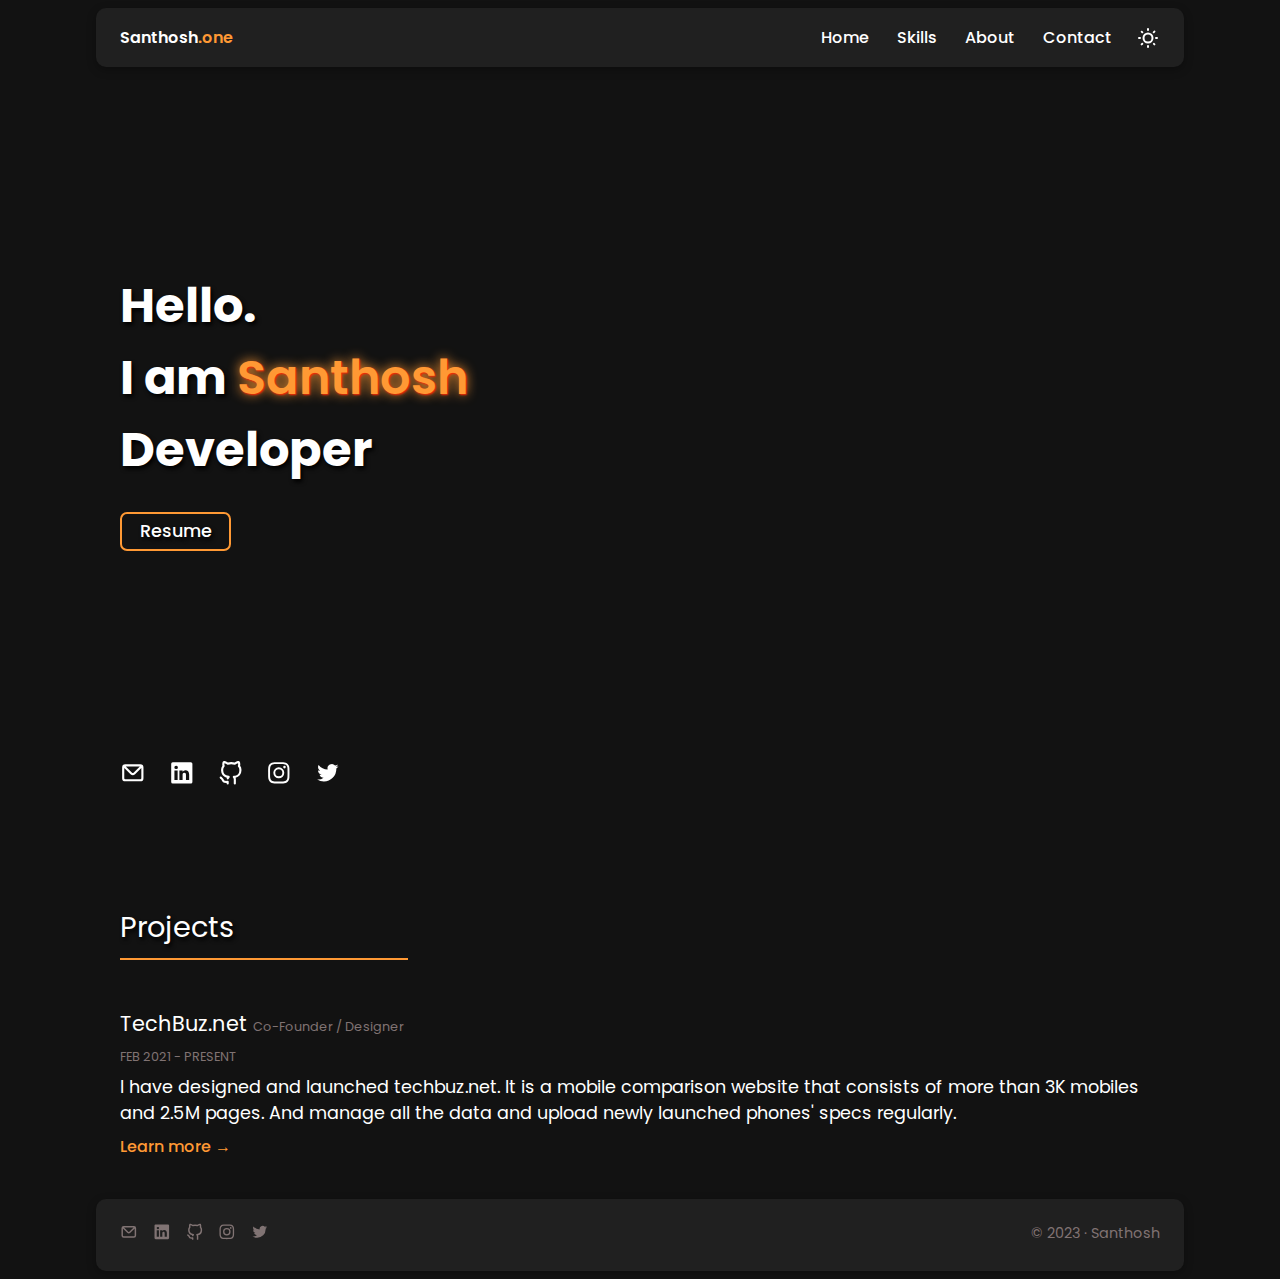
==== commit b52c1d4b: "add SEO meta data" ====
--- a/index.html
+++ b/index.html
@@ -4,6 +4,13 @@
     <meta charset="UTF-8">
     <meta http-equiv="X-UA-Compatible" content="IE=edge">
     <meta name="viewport" content="width=device-width, initial-scale=1.0">
+
+    <meta name="author" content="Santhosh">
+    <meta name="robots" content="index,follow">
+    <meta name="og:title" content="Santhosh | Web Developer">
+    <meta name="description" content="Hello and welcome! My name is Santhosh. I live in India. A self-taught programmer who really loves what he does. I am currently learning web programming and am very excited to learn more skills in the future.">
+    <meta name="og:description" content="Hi, this is my portfolio website. I am a web developer. Feel free to open my website and find out more about me.">
+    <meta name="og:url" content="https:/santhosh.one">
 
     <link rel="shortcut icon" type="image/png" href="/image/favicon-32x32.png" sizes="32x32">
     <link rel="icon" type="image/png" href="/image/favicon-16x16.png" sizes="16x16">
@@ -91,7 +98,7 @@
           </div>
 
           <div>
-            Devoloper
+            Developer
           </div>
         </b>
 
@@ -134,7 +141,7 @@
     <div class="projects">
       <div class="name">TechBuz.net <span>Co-Founder / Designer</span></div>
       <div class="time">FEB 2021 - PRESENT</div>
-      <div class="body">I have designed and launched techbuz.net. It is a mobile comparison website that consists of more than 3K mobiles and 2.5M pages. And manage all the data and upload newly launched phones specs regularly.
+      <div class="body">I have designed and launched techbuz.net. It is a mobile comparison website that consists of more than 3K mobiles and 2.5M pages. And manage all the data and upload newly launched phones' specs regularly.
       </div> 
       <a class="link" href="https://techbuz.net/">Learn more &#8594</a>
     </div>
--- a/css/style.css
+++ b/css/style.css
@@ -54,6 +54,9 @@
     /* To lock footer on bottom */
     display: grid;
     grid-template-rows: auto 1fr auto;
+
+    /* to remove highlight blue color when clicked on mobiles (side nav bar) */
+    -webkit-tap-highlight-color: transparent;
 }
 
 li, a, button {
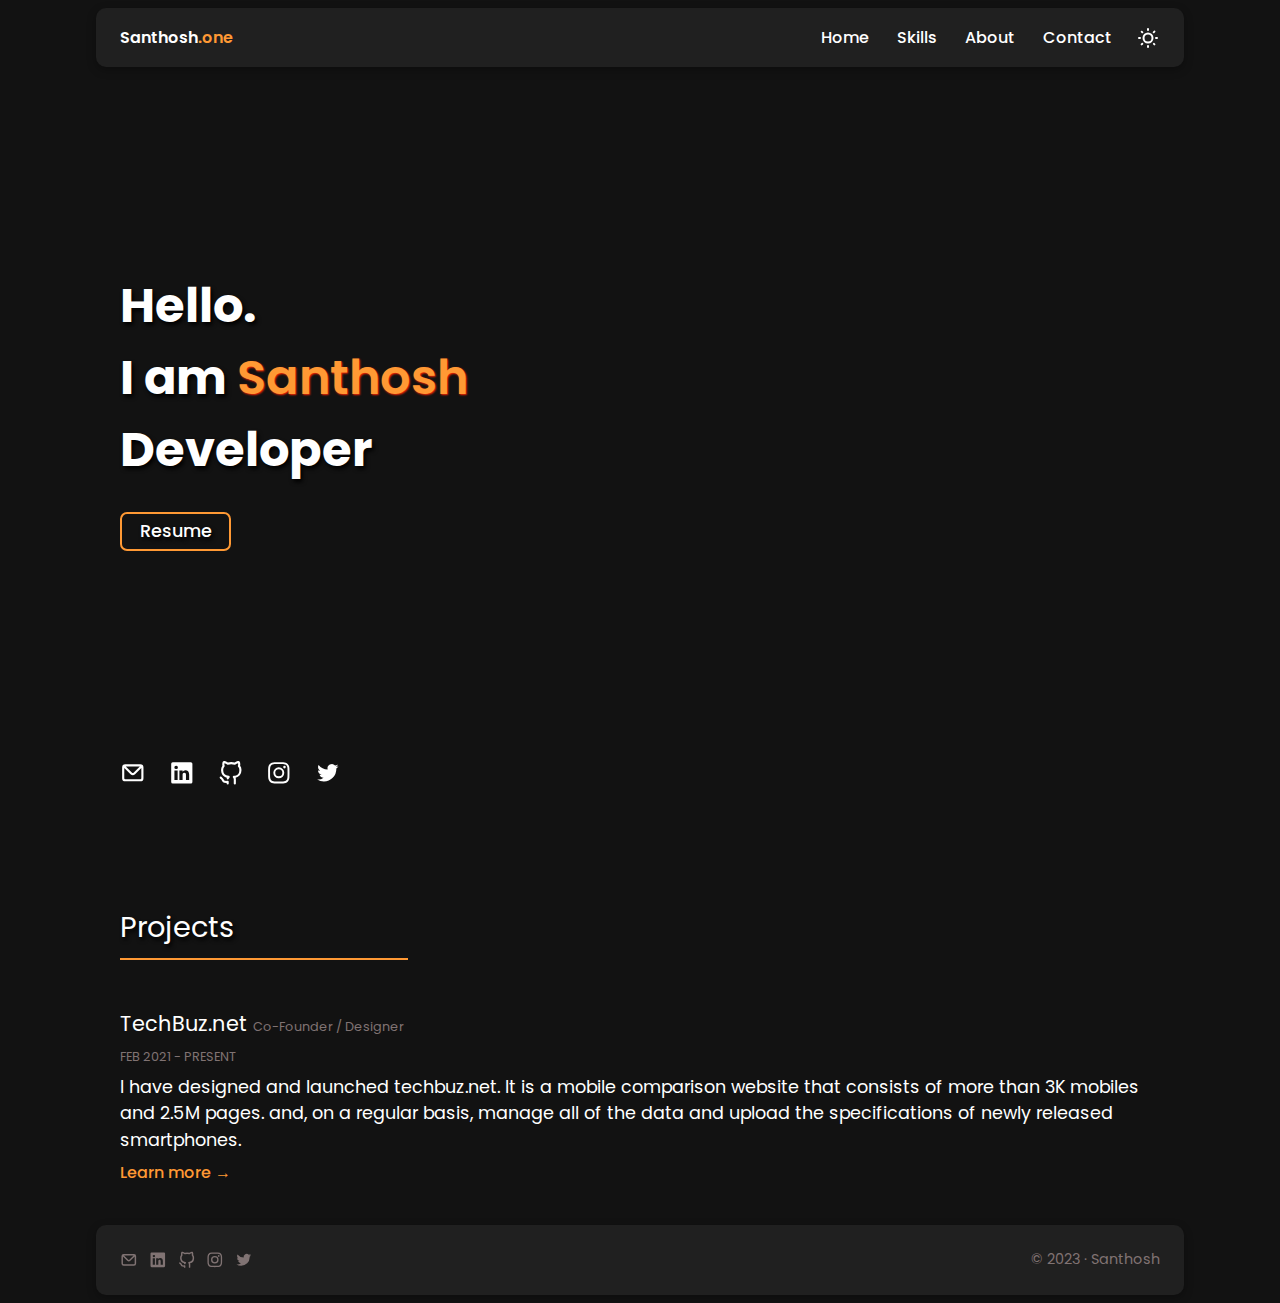
==== commit 39bb6db5: "texhbux about" ====
--- a/index.html
+++ b/index.html
@@ -141,7 +141,7 @@
     <div class="projects">
       <div class="name">TechBuz.net <span>Co-Founder / Designer</span></div>
       <div class="time">FEB 2021 - PRESENT</div>
-      <div class="body">I have designed and launched techbuz.net. It is a mobile comparison website that consists of more than 3K mobiles and 2.5M pages. And manage all the data and upload newly launched phones' specs regularly.
+      <div class="body">I have designed and launched techbuz.net. It is a mobile comparison website that consists of more than 3K mobiles and 2.5M pages. and, on a regular basis, manage all of the data and upload the specifications of newly released smartphones.
       </div> 
       <a class="link" href="https://techbuz.net/">Learn more &#8594</a>
     </div>
--- a/css/style.css
+++ b/css/style.css
@@ -20,7 +20,7 @@
 
     --hover-transition: all .3s ease-in-out;
     
-    --name-text-shadow:1px 1px 2px rgb(255, 38, 0), 0 0 .25em var(--fav-color);
+    --name-text-shadow:1px 1px 2px rgb(255, 38, 0);
     --box-shadow: 0 3px 10px rgba(0, 0, 0, 0.297);
     --text-shadow: 2px 2.5px 4px rgb(0, 0, 0);
 
@@ -122,6 +122,10 @@
     text-align: center
 }
 
+.nav-mode:hover{
+    cursor: pointer;
+}
+
 .nav-mode svg{
     display: block;
     margin: auto;
@@ -277,17 +281,29 @@
     display: flex;
     justify-content: space-between;
     margin-top: 1rem;
-
+    
     box-shadow: var(--box-shadow);
+}
+
+.social-links-footer{
+    display: flex;
+    gap: .7rem;
+    align-items: center;
+    justify-content: center;
 }
 
 .social-links-footer svg{
     color: var(--font-color-two);
-    margin-right: .7rem;
+    justify-content: center;
     width: 1.1rem;
-    height: auto;
     transition: var(--hover-transition);
     cursor: pointer;
+}
+
+.social-links-footer a {
+    display: flex;
+    align-items: center;
+    justify-content: center;
 }
 
 .social-links-footer svg:hover{
@@ -416,7 +432,7 @@
 
     display: flex;
     justify-content: center;
-    padding-bottom: 2rem;
+    padding-bottom: 1.5rem;
     color: var(--font-color-one);
 }
 
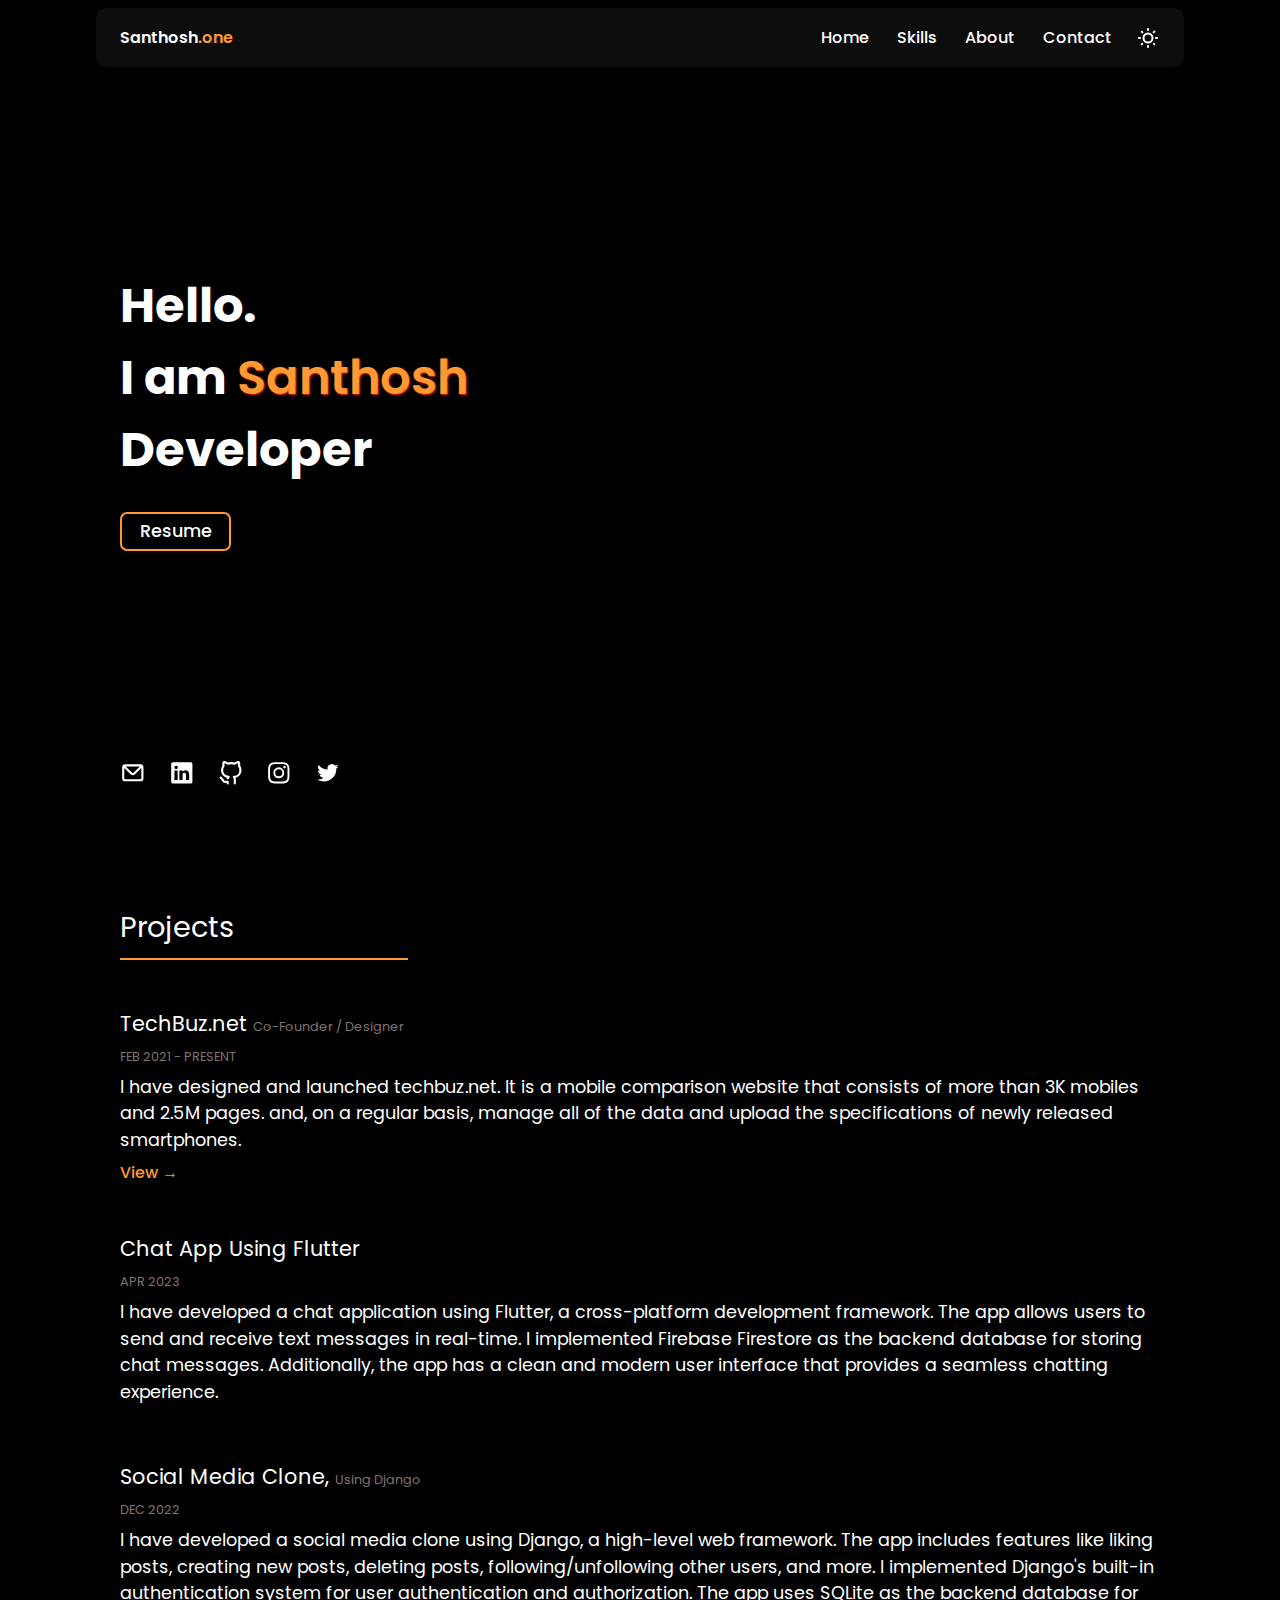
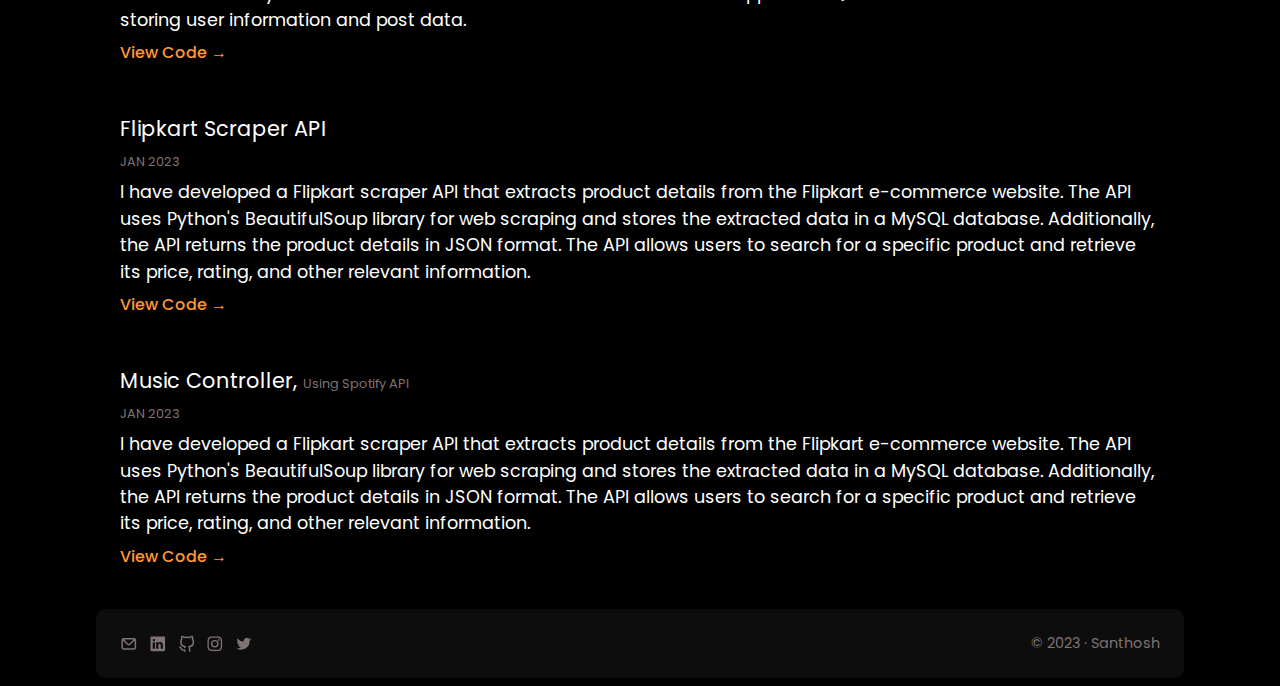
==== commit fbc9bd3d: "add skills, projects" ====
--- a/index.html
+++ b/index.html
@@ -103,7 +103,7 @@
         </b>
 
           <div>
-            <a class="resume" target="_blank" href="https://docs.google.com/document/d/11AlmQG3NqZ5bCvxuUzoEgBJy7hATUBCd/preview">Resume
+            <a class="resume" target="_blank" href="https://drive.google.com/file/d/1IUIUJEJTpZhGAVwg3N5eOlzaJQXr8n8E/preview">Resume
             </a>
           </div>
         </div>
@@ -143,7 +143,46 @@
       <div class="time">FEB 2021 - PRESENT</div>
       <div class="body">I have designed and launched techbuz.net. It is a mobile comparison website that consists of more than 3K mobiles and 2.5M pages. and, on a regular basis, manage all of the data and upload the specifications of newly released smartphones.
       </div> 
-      <a class="link" href="https://techbuz.net/">Learn more &#8594</a>
+      <a class="link" target="_blank" href="https://techbuz.net/">View &#8594</a>
+    </div>
+    <div class="projects">
+      <div class="name">Chat App Using Flutter</div>
+      <div class="time">APR 2023</div>
+      <div class="body">I have developed a chat application using Flutter, a cross-platform development framework. The app
+        allows users to send and receive text messages in real-time. I implemented Firebase Firestore as the
+        backend database for storing chat messages. Additionally, the app has a clean and modern user interface
+        that provides a seamless chatting experience.
+      </div>
+    </div>
+    <div class="projects">
+      <div class="name">Social Media Clone, <span>Using Django</span></div>
+      <div class="time">DEC 2022</div>
+      <div class="body">I have developed a social media clone using Django, a high-level web framework. The app includes
+        features like liking posts, creating new posts, deleting posts, following/unfollowing other users, and
+        more. I implemented Django's built-in authentication system for user authentication and authorization.
+        The app uses SQLite as the backend database for storing user information and post data.
+      </div>
+      <a class="link" target="_blank" href="https://github.com/Santho-sh/network-app">View Code &#8594</a>
+    </div>
+    <div class="projects">
+      <div class="name">Flipkart Scraper API</div>
+      <div class="time">JAN 2023</div>
+      <div class="body">I have developed a Flipkart scraper API that extracts product details from the Flipkart e-commerce
+        website. The API uses Python's BeautifulSoup library for web scraping and stores the extracted data in a
+        MySQL database. Additionally, the API returns the product details in JSON format. The API allows users to
+        search for a specific product and retrieve its price, rating, and other relevant information.
+      </div>
+      <a class="link" target="_blank" href="https://github.com/Santho-sh/flipkart-scraper-api">View Code &#8594</a>
+    </div>
+    <div class="projects">
+      <div class="name">Music Controller, <span>Using Spotify API</span></div>
+      <div class="time">JAN 2023</div>
+      <div class="body">I have developed a Flipkart scraper API that extracts product details from the Flipkart e-commerce
+        website. The API uses Python's BeautifulSoup library for web scraping and stores the extracted data in a
+        MySQL database. Additionally, the API returns the product details in JSON format. The API allows users to
+        search for a specific product and retrieve its price, rating, and other relevant information.
+      </div>
+      <a class="link" target="_blank" href="https://github.com/Santho-sh/music-control-app">View Code &#8594</a>
     </div>
 
   </main>
--- a/css/style.css
+++ b/css/style.css
@@ -3,8 +3,8 @@
 
 :root{
 
-    --body-color: #121212;
-    --nav-background: rgba(50, 50, 50, 0.445);
+    --body-color: #000000;
+    --nav-background: rgba(30, 30, 30, 0.445);
     --font-color-one: rgb(255, 255, 255);
     --font-color-two: rgb(128, 115, 115);
     /* other fav color; #0DCEDA */
@@ -521,6 +521,7 @@
     width: 100%;
     max-width: 30rem;
     border: none;
+    color: var(--font-color-one);
     background-color: var(--nav-background);
     border-radius: var(--radius);
 
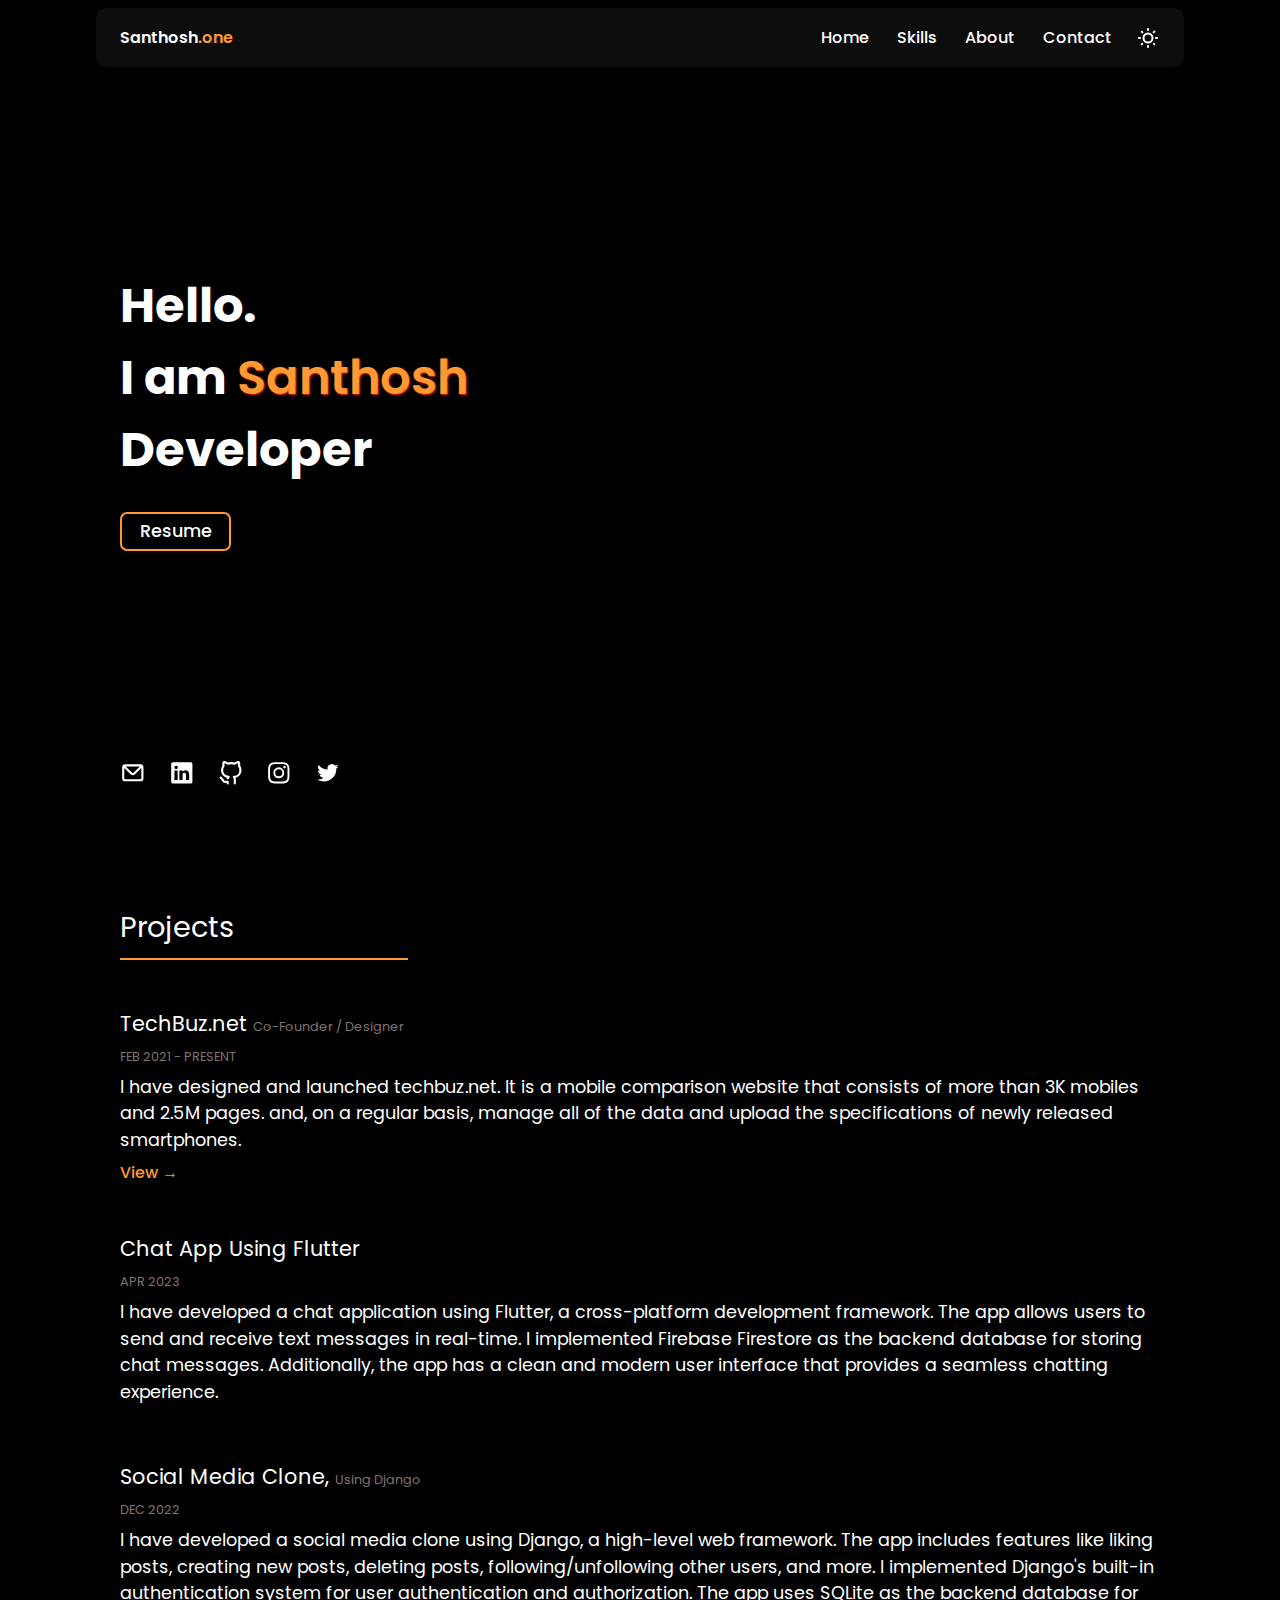
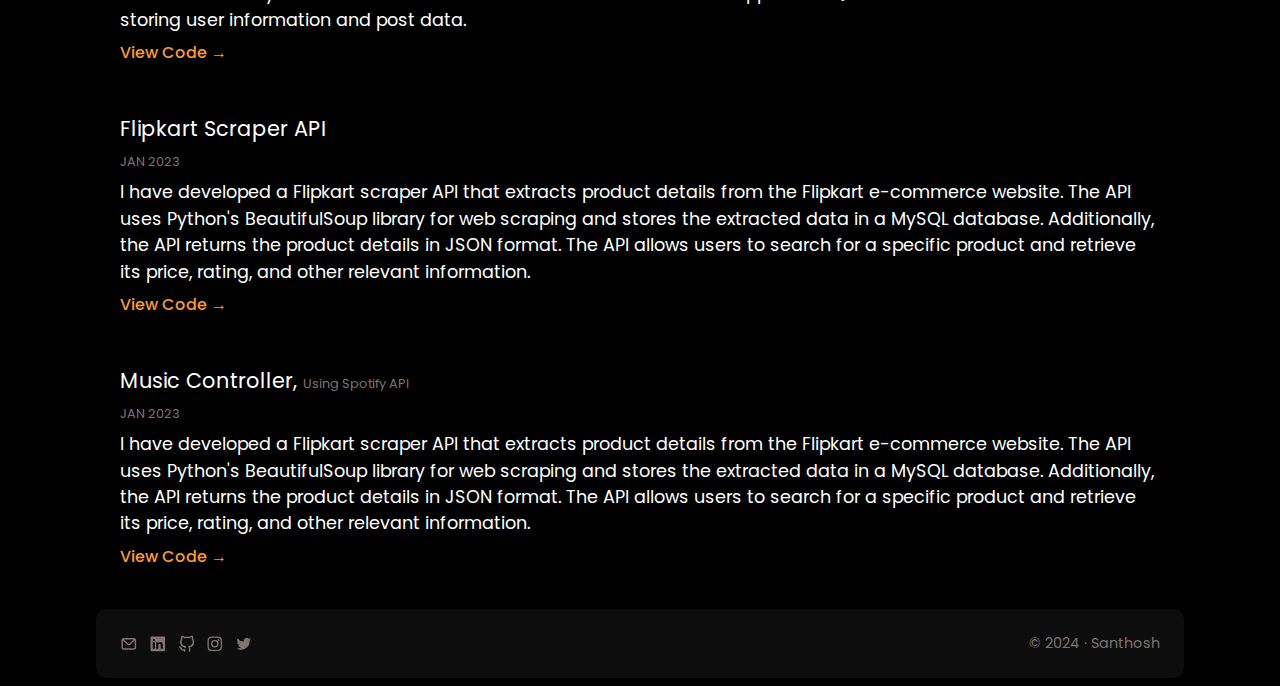
==== commit dc246daa: "Year and Resume change ✌️" ====
--- a/index.html
+++ b/index.html
@@ -103,7 +103,7 @@
         </b>
 
           <div>
-            <a class="resume" target="_blank" href="https://drive.google.com/file/d/1IUIUJEJTpZhGAVwg3N5eOlzaJQXr8n8E/preview">Resume
+            <a class="resume" target="_blank" href="https://drive.google.com/file/d/14T0Qk905NJRu05JBCOUyhUxAB7wrN2H7/preview">Resume
             </a>
           </div>
         </div>
@@ -217,7 +217,7 @@
     </div>
 
     <div class="copyright-text">
-       &copy 2023 &middot Santhosh
+       &copy 2024 &middot Santhosh
     </div>
 
   </footer>
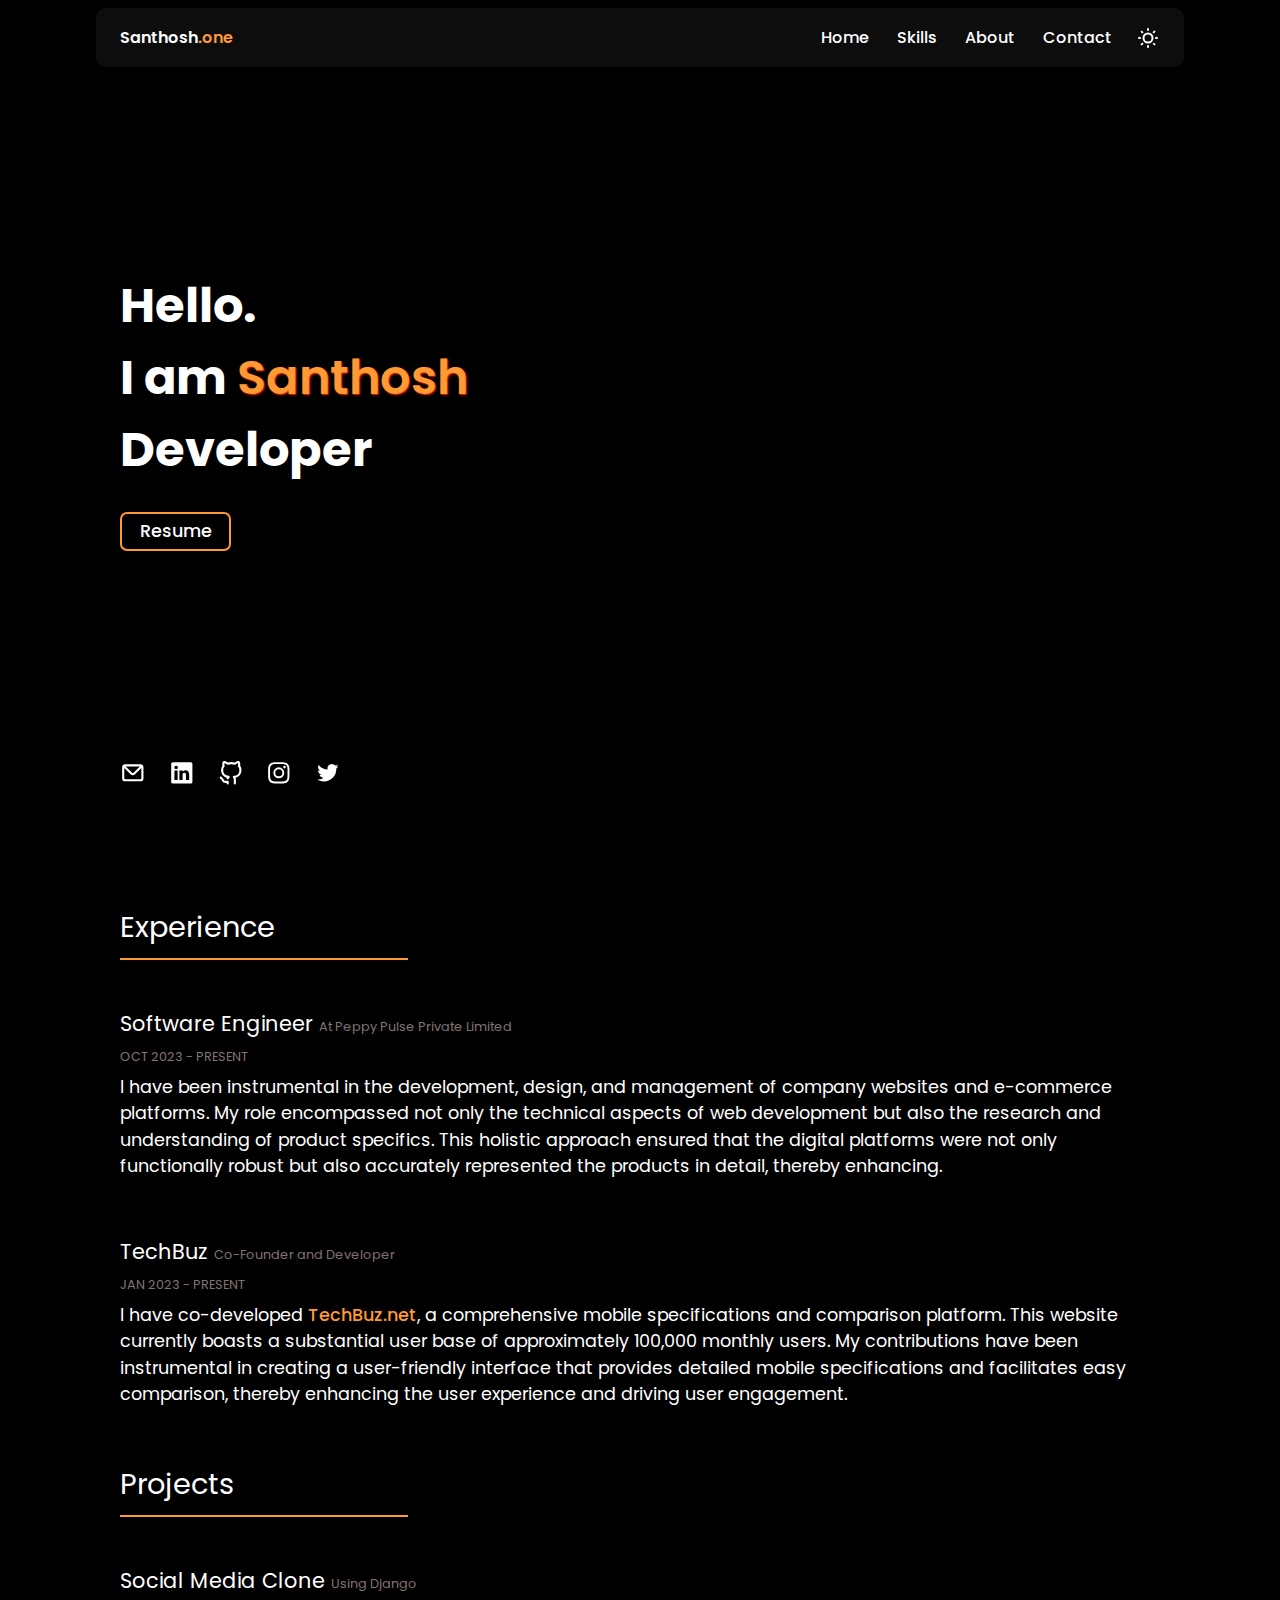
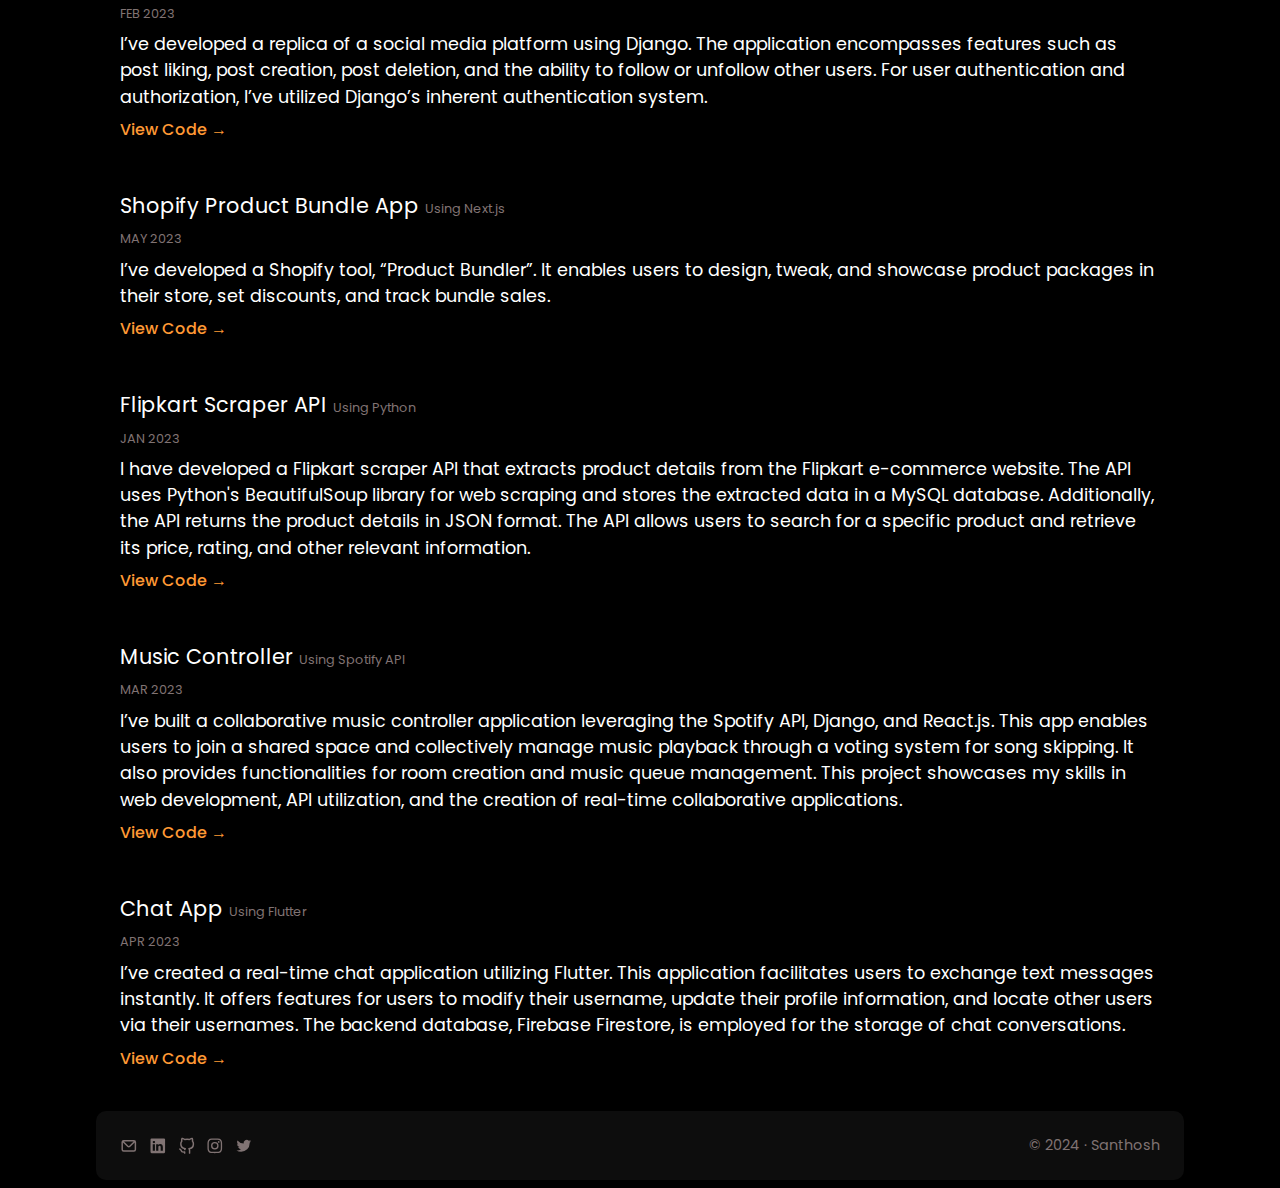
==== commit 429078cd: "Add experience to homepage and update projects" ====
--- a/index.html
+++ b/index.html
@@ -7,8 +7,8 @@
 
     <meta name="author" content="Santhosh">
     <meta name="robots" content="index,follow">
-    <meta name="og:title" content="Santhosh | Web Developer">
-    <meta name="description" content="Hello and welcome! My name is Santhosh. I live in India. A self-taught programmer who really loves what he does. I am currently learning web programming and am very excited to learn more skills in the future.">
+    <meta name="og:title" content="Santhosh | Software Engineer">
+    <meta name="description" content="I am a software developer who loves creating web applications with technologies like Python, JavaScript, React.js, Next.js, and Django. I have worked on various projects that improved user experience, retention, and sales for different clients. I am always learning new tools and frameworks">
     <meta name="og:description" content="Hi, this is my portfolio website. I am a web developer. Feel free to open my website and find out more about me.">
     <meta name="og:url" content="https:/santhosh.one">
 
@@ -136,36 +136,40 @@
 
     
     <div class="project-title">
+      <div>Experience</div>
+    </div>
+    <div class="projects">
+      <div class="name">Software Engineer <span>At Peppy Pulse Private Limited</span></div>
+      <div class="time">OCT 2023 - PRESENT</div>
+      <div class="body">I have been instrumental in the development, design, and management of company websites and e-commerce platforms. My role encompassed not only the technical aspects of web development but also the research and understanding of product specifics. This holistic approach ensured that the digital platforms were not only functionally robust but also accurately represented the products in detail, thereby enhancing.
+      </div> 
+    </div>
+    <div class="projects">
+      <div class="name">TechBuz <span>Co-Founder and Developer</span></div>
+      <div class="time">JAN 2023 - PRESENT</div>
+      <div class="body">I have co-developed <a class="link" target="_blank" href="https://techbuz.net/">TechBuz.net</a>, a comprehensive mobile specifications and comparison platform. This website currently boasts a substantial user base of approximately 100,000 monthly users. My contributions have been instrumental in creating a user-friendly interface that provides detailed mobile specifications and facilitates easy comparison, thereby enhancing the user experience and driving user engagement.
+      </div> 
+      
+    </div>
+    <div class="project-title">
       <div>Projects</div>
     </div>
     <div class="projects">
-      <div class="name">TechBuz.net <span>Co-Founder / Designer</span></div>
-      <div class="time">FEB 2021 - PRESENT</div>
-      <div class="body">I have designed and launched techbuz.net. It is a mobile comparison website that consists of more than 3K mobiles and 2.5M pages. and, on a regular basis, manage all of the data and upload the specifications of newly released smartphones.
-      </div> 
-      <a class="link" target="_blank" href="https://techbuz.net/">View &#8594</a>
-    </div>
-    <div class="projects">
-      <div class="name">Chat App Using Flutter</div>
-      <div class="time">APR 2023</div>
-      <div class="body">I have developed a chat application using Flutter, a cross-platform development framework. The app
-        allows users to send and receive text messages in real-time. I implemented Firebase Firestore as the
-        backend database for storing chat messages. Additionally, the app has a clean and modern user interface
-        that provides a seamless chatting experience.
-      </div>
-    </div>
-    <div class="projects">
-      <div class="name">Social Media Clone, <span>Using Django</span></div>
-      <div class="time">DEC 2022</div>
-      <div class="body">I have developed a social media clone using Django, a high-level web framework. The app includes
-        features like liking posts, creating new posts, deleting posts, following/unfollowing other users, and
-        more. I implemented Django's built-in authentication system for user authentication and authorization.
-        The app uses SQLite as the backend database for storing user information and post data.
+      <div class="name">Social Media Clone <span>Using Django</span></div>
+      <div class="time">FEB 2023</div>
+      <div class="body">I’ve developed a replica of a social media platform using Django. The application encompasses features such as post liking, post creation, post deletion, and the ability to follow or unfollow other users. For user authentication and authorization, I’ve utilized Django’s inherent authentication system.
       </div>
       <a class="link" target="_blank" href="https://github.com/Santho-sh/network-app">View Code &#8594</a>
     </div>
     <div class="projects">
-      <div class="name">Flipkart Scraper API</div>
+      <div class="name">Shopify Product Bundle App <span>Using Next.js</span></div>
+      <div class="time">MAY 2023</div>
+      <div class="body">I’ve developed a Shopify tool, “Product Bundler”. It enables users to design, tweak, and showcase product packages in their store, set discounts, and track bundle sales.
+      </div>
+      <a class="link" target="_blank" href="https://github.com/Santho-sh/shopify-product-bundler-app">View Code &#8594</a>
+    </div>
+    <div class="projects">
+      <div class="name">Flipkart Scraper API <span>Using Python</span></div>
       <div class="time">JAN 2023</div>
       <div class="body">I have developed a Flipkart scraper API that extracts product details from the Flipkart e-commerce
         website. The API uses Python's BeautifulSoup library for web scraping and stores the extracted data in a
@@ -175,14 +179,18 @@
       <a class="link" target="_blank" href="https://github.com/Santho-sh/flipkart-scraper-api">View Code &#8594</a>
     </div>
     <div class="projects">
-      <div class="name">Music Controller, <span>Using Spotify API</span></div>
-      <div class="time">JAN 2023</div>
-      <div class="body">I have developed a Flipkart scraper API that extracts product details from the Flipkart e-commerce
-        website. The API uses Python's BeautifulSoup library for web scraping and stores the extracted data in a
-        MySQL database. Additionally, the API returns the product details in JSON format. The API allows users to
-        search for a specific product and retrieve its price, rating, and other relevant information.
+      <div class="name">Music Controller <span>Using Spotify API</span></div>
+      <div class="time">MAR 2023</div>
+      <div class="body">I’ve built a collaborative music controller application leveraging the Spotify API, Django, and React.js. This app enables users to join a shared space and collectively manage music playback through a voting system for song skipping. It also provides functionalities for room creation and music queue management. This project showcases my skills in web development, API utilization, and the creation of real-time collaborative applications.
       </div>
       <a class="link" target="_blank" href="https://github.com/Santho-sh/music-control-app">View Code &#8594</a>
+    </div>
+    <div class="projects">
+      <div class="name">Chat App <span>Using Flutter</span></div>
+      <div class="time">APR 2023</div>
+      <div class="body">I’ve created a real-time chat application utilizing Flutter. This application facilitates users to exchange text messages instantly. It offers features for users to modify their username, update their profile information, and locate other users via their usernames. The backend database, Firebase Firestore, is employed for the storage of chat conversations.
+      </div>
+      <a class="link" target="_blank" href="https://github.com/Santho-sh/flutter-chat-app">View Code &#8594</a>
     </div>
 
   </main>
--- a/css/style.css
+++ b/css/style.css
@@ -1,745 +1,715 @@
-
-@import url('https://fonts.googleapis.com/css2?family=Poppins:wght@400;500;600&display=swap');
-
-:root{
-
-    --body-color: #000000;
-    --nav-background: rgba(30, 30, 30, 0.445);
-    --font-color-one: rgb(255, 255, 255);
-    --font-color-two: rgb(128, 115, 115);
-    /* other fav color; #0DCEDA */
-    --fav-color: rgb(255, 153, 52);
-    --font-family: 'Poppins', sans-serif;
-
-    --button-hover: rgba(238, 176, 100, 0.545);
-
-    --intro-font-small: 2.5rem;
-    --nav-font-samll: 1rem;
-    --intro-font-big: 3rem;
-    --nav-font-big: 1rem;
-
-    --hover-transition: all .3s ease-in-out;
-    
-    --name-text-shadow:1px 1px 2px rgb(255, 38, 0);
-    --box-shadow: 0 3px 10px rgba(0, 0, 0, 0.297);
-    --text-shadow: 2px 2.5px 4px rgb(0, 0, 0);
-
-    --side-padding: 1.5rem;
-    --radius: 10px;
-
-}
-
-.dark-mode{
-    --body-color: rgb(255, 255, 255);
-    --nav-background: rgb(255, 255, 255);
-    --font-color-one: #2a2a2a;
-
-    --box-shadow: 0 3px 10px rgb(0 0 0 / 0.2);
-    --text-shadow: 2px 2.5px 4px rgba(183, 183, 183, 0.784);
-}
-
-*{
-    margin: 0;
-    padding: 0;
-    box-sizing: border-box;
-    font-family: var(--font-family);
-}
-
-body{
-    background-color: var(--body-color);
-    margin: .5rem;
-    min-height: calc(100vh - 1rem);
-    line-height: 1.5;
-
-    /* To lock footer on bottom */
-    display: grid;
-    grid-template-rows: auto 1fr auto;
-
-    /* to remove highlight blue color when clicked on mobiles (side nav bar) */
-    -webkit-tap-highlight-color: transparent;
-}
-
-li, a, button {
-    padding: 0;
-    font-weight: 500;
-    text-decoration: none;
-    color: var(--font-color-one);
+@import url("https://fonts.googleapis.com/css2?family=Poppins:wght@400;500;600&display=swap");
+
+:root {
+  --body-color: #000000;
+  --nav-background: rgba(30, 30, 30, 0.445);
+  --font-color-one: rgb(255, 255, 255);
+  --font-color-two: rgb(128, 115, 115);
+  /* other fav color; #0DCEDA */
+  --fav-color: rgb(255, 153, 52);
+  --font-family: "Poppins", sans-serif;
+
+  --button-hover: rgba(238, 176, 100, 0.545);
+
+  --intro-font-small: 2.5rem;
+  --nav-font-samll: 1rem;
+  --intro-font-big: 3rem;
+  --nav-font-big: 1rem;
+
+  --hover-transition: all 0.3s ease-in-out;
+
+  --name-text-shadow: 1px 1px 2px rgb(255, 38, 0);
+  --box-shadow: 0 3px 10px rgba(0, 0, 0, 0.297);
+  --text-shadow: 2px 2.5px 4px rgb(0, 0, 0);
+
+  --side-padding: 1.5rem;
+  --radius: 10px;
+}
+
+.dark-mode {
+  --body-color: rgb(255, 255, 255);
+  --nav-background: rgb(255, 255, 255);
+  --font-color-one: #2a2a2a;
+
+  --box-shadow: 0 3px 10px rgb(0 0 0 / 0.2);
+  --text-shadow: 2px 2.5px 4px rgba(183, 183, 183, 0.784);
+}
+
+* {
+  margin: 0;
+  padding: 0;
+  box-sizing: border-box;
+  font-family: var(--font-family);
+}
+
+body {
+  background-color: var(--body-color);
+  margin: 0.5rem;
+  min-height: calc(100vh - 1rem);
+  line-height: 1.5;
+
+  /* To lock footer on bottom */
+  display: grid;
+  grid-template-rows: auto 1fr auto;
+
+  /* to remove highlight blue color when clicked on mobiles (side nav bar) */
+  -webkit-tap-highlight-color: transparent;
+}
+
+li,
+a,
+button {
+  padding: 0;
+  font-weight: 500;
+  text-decoration: none;
+  color: var(--font-color-one);
 }
 
 /* to remove bleck border when filling form */
 
-*,*:focus,*:hover{
-    outline:none;
-}
-
+*,
+*:focus,
+*:hover {
+  outline: none;
+}
 
 /* navbar */
 
-.navbar{
-    font-size: var(--nav-font-big);
-    display: flex;
-    justify-content: flex-end;
-    align-items: center;
-    padding: 1.1rem var(--side-padding);
-    background-color: var(--nav-background);
-    border-radius: var(--radius);
-    
-    box-shadow: var(--box-shadow);
-
-}
-
-.nav-logo{
-    margin-right: auto;
-    font-weight: 600;
-}
-
-.nav-logo span{
-    color: var(--fav-color);
-}
-
+.navbar {
+  font-size: var(--nav-font-big);
+  display: flex;
+  justify-content: flex-end;
+  align-items: center;
+  padding: 1.1rem var(--side-padding);
+  background-color: var(--nav-background);
+  border-radius: var(--radius);
+
+  box-shadow: var(--box-shadow);
+}
+
+.nav-logo {
+  margin-right: auto;
+  font-weight: 600;
+}
+
+.nav-logo span {
+  color: var(--fav-color);
+}
 
 .nav-logo,
 .navbar a,
-.nav-menu a{
+.nav-menu a {
+  transition: var(--hover-transition);
+}
+
+.nav-links li {
+  display: inline-block;
+  padding-right: 1.5rem;
+}
+
+.navbar a:not(.nav-logo):hover {
+  color: var(--fav-color);
+  cursor: pointer;
+}
+
+/* .dark-mode button */
+
+.nav-mode {
+  background-color: var(--nav-color);
+  text-align: center;
+}
+
+.nav-mode:hover {
+  cursor: pointer;
+}
+
+.nav-mode svg {
+  display: block;
+  margin: auto;
+  height: 1.5rem;
+  width: 1.5rem;
+}
+
+.hide {
+  display: none;
+}
+
+/* handburger menu */
+
+.nav-menu {
+  background-color: var(--nav-color);
+  z-index: 9999;
+}
+
+/* w3 school code */
+
+.container {
+  margin-left: 1.5rem;
+  display: inline-block;
+  cursor: pointer;
+}
+
+.bar1,
+.bar2,
+.bar3 {
+  width: 25px;
+  height: 2.5px;
+  background-color: var(--font-color-one);
+  margin: 6px 0;
+  transition: 0.4s;
+}
+
+/* Rotate first bar */
+.change .bar1 {
+  transform: translate(0, 8px) rotate(-45deg);
+}
+
+/* Fade out the second bar */
+.change .bar2 {
+  opacity: 0;
+}
+
+/* Rotate last bar */
+.change .bar3 {
+  transform: translate(0, -9px) rotate(45deg);
+}
+
+/* index page */
+
+.intro-text {
+  font-size: var(--intro-font-big);
+  height: 77vh;
+  display: flex;
+  padding: 0 var(--side-padding);
+  justify-content: flex-start;
+  align-items: center;
+  color: var(--font-color-one);
+  text-shadow: var(--text-shadow);
+}
+
+.intro-name {
+  font-size: var(--intro-font-big);
+  color: var(--fav-color);
+  font-weight: 600;
+
+  text-shadow: var(--name-text-shadow);
+}
+
+.resume {
+  font-size: 1.1rem;
+  color: var(--font-color-one);
+  border: var(--fav-color) 0.125em solid;
+  padding: 0.3em 1em;
+  border-radius: 0.4em;
+  transition: var(--hover-transition);
+}
+
+.resume:hover {
+  background-color: var(--button-hover);
+}
+
+/* socialmedia links */
+
+.social-links {
+  padding-bottom: 7vw;
+  padding-left: var(--side-padding);
+  color: var(--font-color-one);
+}
+
+.social-links svg {
+  margin-right: 1.2rem;
+  width: 1.6rem;
+  height: auto;
+  transition: var(--hover-transition);
+  cursor: pointer;
+}
+
+.social-links a:hover {
+  color: var(--fav-color);
+}
+
+/* projects section and certificate section */
+
+.certificate-title,
+.project-title {
+  font-size: 1.8rem;
+  display: flex;
+  width: 10em;
+  max-width: 85vw;
+  justify-content: start;
+  margin: var(--side-padding);
+  padding: 0.5rem 0;
+  padding-top: 0;
+  color: var(--font-color-one);
+  text-shadow: var(--text-shadow);
+  border-bottom: 2px var(--fav-color) solid;
+}
+
+.projects {
+  color: var(--font-color-one);
+  padding: var(--side-padding);
+}
+.projects div {
+  margin-bottom: 0.5rem;
+}
+
+.name {
+  font-size: 1.3rem;
+}
+
+.name span,
+.time {
+  font-size: 0.8rem;
+  color: var(--font-color-two);
+}
+
+.link {
+  color: var(--fav-color);
+}
+
+/* footer */
+
+.footer {
+  color: var(--font-color-two);
+  background-color: var(--nav-background);
+  border-radius: var(--radius);
+  padding: 1.5rem var(--side-padding);
+  display: flex;
+  justify-content: space-between;
+  margin-top: 1rem;
+
+  box-shadow: var(--box-shadow);
+}
+
+.social-links-footer {
+  display: flex;
+  gap: 0.7rem;
+  align-items: center;
+  justify-content: center;
+}
+
+.social-links-footer svg {
+  color: var(--font-color-two);
+  justify-content: center;
+  width: 1.1rem;
+  transition: var(--hover-transition);
+  cursor: pointer;
+}
+
+.social-links-footer a {
+  display: flex;
+  align-items: center;
+  justify-content: center;
+}
+
+.social-links-footer svg:hover {
+  color: var(--fav-color);
+}
+
+.copyright-text {
+  font-size: 0.9rem;
+}
+
+/* about */
+
+.about {
+  font-size: 2rem;
+  display: flex;
+  justify-content: center;
+  color: var(--font-color-one);
+  padding-top: 2rem;
+  text-shadow: var(--text-shadow);
+}
+
+.about span {
+  color: var(--fav-color);
+}
+
+.about-page {
+  display: flex;
+  flex-direction: column;
+}
+
+.person-plus-text {
+  display: flex;
+  flex-direction: column;
+  justify-content: space-between;
+  align-items: center;
+}
+
+.person-name {
+  width: 12rem;
+  text-align: center;
+  font-size: 1.5rem;
+  margin-top: 2rem;
+  padding-top: 1.5rem;
+  color: var(--font-color-one);
+
+  border-top: 2px solid var(--fav-color);
+  text-shadow: var(--text-shadow);
+}
+
+/* text below name - developer  */
+
+.person-text {
+  font-size: 1rem;
+  color: var(--font-color-two);
+}
+
+.about-text {
+  margin-top: 2rem;
+  text-align: center;
+  color: var(--font-color-one);
+  padding: var(--side-padding);
+}
+
+/* image effect*/
+
+img {
+  max-width: 100%;
+  display: block;
+}
+
+.person {
+  position: relative;
+  max-width: 15rem;
+  margin-inline: auto;
+}
+
+.person-container {
+  aspect-ratio: 1 / 1.2;
+  display: grid;
+  align-items: end;
+  border-radius: 0 0 100vw 100vw;
+  overflow: hidden;
+
+  transition: transform 250ms ease-in-out;
+}
+
+.person-circle {
+  position: absolute;
+  inset: auto 0 0;
+  aspect-ratio: 1 / 1;
+  object-fit: cover;
+  width: 100%;
+  border-radius: 50%;
+  margin-inline: auto;
+}
+
+.person-img {
+  position: relative;
+  padding-left: 0.7rem;
+  bottom: 2.2rem;
+  z-index: 2;
+  transform: scale(2);
+
+  transition: transform 250ms ease-in-out;
+}
+
+.person-container:hover {
+  transform: scale(1.05);
+}
+
+.person-container:hover .person-img {
+  transform: scale(2.05) translateY(-1rem);
+}
+
+/* social media links on about .about-page */
+
+.social-links-about {
+  display: flex;
+  justify-content: center;
+  padding-bottom: 1.5rem;
+  color: var(--font-color-one);
+}
+
+.social-links-about svg {
+  margin: 0.5rem;
+  width: 1.5rem;
+  height: auto;
+  transition: var(--hover-transition);
+  cursor: pointer;
+}
+
+.social-links-about a:hover {
+  color: var(--fav-color);
+}
+
+button {
+  background-color: var(--body-color);
+  border: none;
+}
+
+.contact-button,
+.send-button {
+  display: flex;
+  justify-content: center;
+  text-shadow: var(--text-shadow);
+}
+
+.contact-button {
+  margin-bottom: 1.5rem;
+}
+
+.contact-button a,
+.send-button a {
+  color: var(--font-color-one);
+  font-size: 1.1rem;
+  border: 0.125em solid var(--fav-color);
+  border-radius: 0.4em;
+  transition: var(--hover-transition);
+  padding: 0.3em 1em;
+}
+
+.contact-button a:hover,
+.send-button a:hover {
+  background-color: var(--button-hover);
+}
+
+/* cotact page */
+.contact-title {
+  display: flex;
+  justify-content: center;
+}
+
+.contact-title div {
+  color: var(--font-color-one);
+  font-size: 2rem;
+  display: flex;
+  justify-content: center;
+  width: 20em;
+  max-width: 85vw;
+  padding: 2rem 0;
+  border-bottom: 2px var(--fav-color) solid;
+
+  text-shadow: var(--text-shadow);
+}
+
+.contact-title span {
+  color: var(--fav-color);
+}
+
+.contact-form {
+  overflow: hidden;
+  display: flex;
+  align-items: center;
+  flex-direction: column;
+  padding: 2rem;
+}
+
+.contact-form input,
+textarea {
+  padding: 1rem;
+  margin: 0.5rem;
+  width: 100%;
+  max-width: 30rem;
+  border: none;
+  color: var(--font-color-one);
+  background-color: var(--nav-background);
+  border-radius: var(--radius);
+
+  box-shadow: var(--box-shadow);
+}
+
+.contact-form textarea {
+  margin-bottom: 2rem;
+}
+
+/* skills page */
+
+.skills-title {
+  display: flex;
+  justify-content: center;
+}
+
+.skills-title div {
+  display: flex;
+  justify-content: center;
+  font-size: 2rem;
+  padding: 2rem 0;
+  width: 20em;
+  max-width: 85vw;
+
+  color: var(--font-color-one);
+
+  border-bottom: 2px var(--fav-color) solid;
+  text-shadow: var(--text-shadow);
+}
+
+.skills-title span {
+  color: var(--fav-color);
+}
+
+.skills img {
+  width: 80px;
+  height: auto;
+}
+
+.skills {
+  color: var(--font-color-one);
+
+  display: flex;
+  padding-top: 1.5rem;
+  justify-content: center;
+  flex-wrap: wrap;
+}
+
+.skills div {
+  display: flex;
+  align-items: center;
+  justify-content: center;
+  flex-direction: column;
+
+  width: 150px;
+  height: 150px;
+  font-size: 1rem;
+  border-radius: var(--radius);
+
+  margin: 0.65rem;
+  box-shadow: var(--box-shadow);
+  transition: scale 150ms ease-in-out;
+}
+
+.skills div span {
+  padding: 0.5rem 0;
+}
+
+.skills div:hover {
+  scale: 1.05;
+}
+
+.certificates {
+  color: var(--font-color-one);
+  padding: var(--side-padding);
+}
+.certificates div {
+  margin-bottom: 0.5rem;
+}
+
+/* to fix footer overflow */
+
+@media (max-width: 23rem) {
+  .footer {
+    flex-direction: column;
+    justify-content: center;
+    align-items: center;
+    gap: 0.5rem;
+  }
+}
+
+/* for small screens */
+
+@media (max-width: 45rem) {
+  .nav-link-div {
+    display: none;
+  }
+
+  .nav-links-side {
+    list-style: none;
+    cursor: pointer;
+    position: fixed;
+    margin: 0.5rem;
+    margin-top: 5.3rem;
+    inset: 0 0 0 35%;
+    backdrop-filter: blur(0.8rem);
+    background: hsl(0 0% 20%/ 0.1);
+    border-radius: var(--radius);
+    padding: min(30vh, 2rem) 1rem;
+    z-index: 1000;
+
+    transform: translateX(105%);
+    transition: transform 300ms ease-in-out;
+  }
+
+  .nav-menu-side a {
     transition: var(--hover-transition);
-}
-
-
-.nav-links li{
-    display: inline-block;
-    padding-right: 1.5rem;
-}
-
-.navbar a:not(.nav-logo):hover {
+  }
+
+  .nav-menu-side a:hover {
     color: var(--fav-color);
-    cursor: pointer;
-}
-
-/* .dark-mode button */
-
-.nav-mode{
-    background-color: var(--nav-color);
-    text-align: center
-}
-
-.nav-mode:hover{
-    cursor: pointer;
-}
-
-.nav-mode svg{
-    display: block;
-    margin: auto;
-    height: 1.5rem;
+  }
+
+  .nav-links-side[data-visible="true"] {
+    transform: translateX(0%);
+  }
+
+  .nav-links-side li {
+    padding: 1rem;
+  }
+
+  .social-links svg {
+    margin-right: 1.25rem;
     width: 1.5rem;
-}
-
-.hide {
+  }
+
+  .intro-name,
+  .intro-text {
+    font-size: var(--intro-font-small);
+  }
+  .resume {
+    font-size: 1rem;
+    width: 7rem;
+  }
+
+  .navbar {
+    font-size: var(--nav-font-samll);
+  }
+}
+
+/* for medium screens */
+
+@media (min-width: 45rem) and (max-width: 70rem) {
+  .nav-menu,
+  .nav-menu-side {
     display: none;
-}
-
-/* handburger menu */
-
-.nav-menu{
-    background-color: var(--nav-color);
-    z-index: 9999;
-}
-
-/* w3 school code */
-
-.container {
-    margin-left: 1.5rem;
-    display: inline-block;
-    cursor: pointer;
-  }
-  
-  .bar1, .bar2, .bar3 {
-    width: 25px;
-    height: 2.5px;
-    background-color: var(--font-color-one);
-    margin: 6px 0;
-    transition: 0.4s;
-  }
-  
-  /* Rotate first bar */
-  .change .bar1 {
-    transform: translate(0, 8px) rotate(-45deg);
-  }
-  
-  /* Fade out the second bar */
-  .change .bar2 {opacity: 0;}
-  
-  /* Rotate last bar */
-  .change .bar3 {
-    transform: translate(0, -9px) rotate(45deg);
-  }
-
-
-/* index page */
-
-
-.intro-text{
-    font-size: var(--intro-font-big);
-    height: 77vh;
-    display: flex;
-    padding: 0 var(--side-padding);
-    justify-content: flex-start;
-    align-items: center;
-    color: var(--font-color-one);
-    text-shadow: var(--text-shadow); 
-}
-
-.intro-name{
-    font-size: var(--intro-font-big);
-    color: var(--fav-color);
-    font-weight: 600;
-    
-    text-shadow: var(--name-text-shadow);
-}
-
-.resume{
+  }
+
+  body {
+    max-width: 90vw;
+    margin-left: auto;
+    margin-right: auto;
+  }
+
+  .about-page {
+    font-size: 1.05rem;
+  }
+
+  .skills div {
+    margin: 0.7rem;
+  }
+
+  .projects .body {
+    font-size: 1.05rem;
+  }
+}
+
+/* for large screens */
+
+@media (min-width: 70rem) {
+  .nav-menu,
+  .nav-menu-side {
+    display: none;
+  }
+
+  body {
+    max-width: 68rem;
+    margin-left: auto;
+    margin-right: auto;
+  }
+
+  .menu-toggle {
+    display: none;
+  }
+
+  .about-page {
     font-size: 1.1rem;
-    color: var(--font-color-one);
-    border: var(--fav-color) 0.125em solid;
-    padding: 0.3em 1em;
-    border-radius: 0.4em;
-    transition: var(--hover-transition);
-  }
-
-.resume:hover{
-    background-color: var(--button-hover);
-  }
-
-/* socialmedia links */
-
-.social-links{
-    padding-bottom: 7vw;
-    padding-left: var(--side-padding);
-    color: var(--font-color-one);
-}
-
-.social-links svg{
-    margin-right: 1.2rem;
-    width: 1.6rem;
-    height: auto;
-    transition: var(--hover-transition);
-    cursor: pointer;
-}
-
-.social-links a:hover{
-    color: var(--fav-color);
-}
-
-/* projects section and certificate section */
-
-.certificate-title,
-.project-title{
-    font-size: 1.8rem;
-    display: flex;
-    width: 10em;
-    max-width: 85vw;
-    justify-content: start;
-    margin: var(--side-padding);
-    padding:.5rem 0; 
-    padding-top: 0;
-    color: var(--font-color-one);
-    text-shadow: var(--text-shadow);
-    border-bottom: 2px var(--fav-color) solid;
-
-}
-
-.projects{
-    color: var(--font-color-one);
-    padding: var(--side-padding);
-}
-.projects div{
-    margin-bottom: .5rem;
-}
-
-.name{
-    font-size: 1.3rem;
-}
-
-.name span,
-.time{
-    font-size: .8rem;
-    color: var(--font-color-two);
-}
-
-.link{
-    color: var(--fav-color);
-}
-
-
-
-/* footer */
-
-.footer {
-    color: var(--font-color-two);
-    background-color: var(--nav-background);
-    border-radius: var(--radius);
-    padding: 1.5rem var(--side-padding);
-    display: flex;
-    justify-content: space-between;
-    margin-top: 1rem;
-    
-    box-shadow: var(--box-shadow);
-}
-
-.social-links-footer{
-    display: flex;
-    gap: .7rem;
-    align-items: center;
-    justify-content: center;
-}
-
-.social-links-footer svg{
-    color: var(--font-color-two);
-    justify-content: center;
-    width: 1.1rem;
-    transition: var(--hover-transition);
-    cursor: pointer;
-}
-
-.social-links-footer a {
-    display: flex;
-    align-items: center;
-    justify-content: center;
-}
-
-.social-links-footer svg:hover{
-    color: var(--fav-color);
-}
-
-.copyright-text{
-    font-size: .9rem;
-}
-
-
-/* about */
-
-.about {
-    font-size: 2rem;
-    display: flex;
-    justify-content: center;
-    color: var(--font-color-one);
-    padding-top: 2rem;
-    text-shadow: var(--text-shadow);
-
-}
-
-.about span{
-    color: var(--fav-color);
-}
-
-
-.about-page{
-    display: flex;
-    flex-direction: column;
-    
-}
-
-.person-plus-text{
-    display: flex;
-    flex-direction: column;
-    justify-content: space-between;
-    align-items: center;
-    
-}
-
-.person-name{
-    width: 12rem;
-    text-align: center;
-    font-size: 1.5rem;
-    margin-top: 2rem;
-    padding-top: 1.5rem;
-    color: var(--font-color-one);
-
-    border-top: 2px solid var(--fav-color);
-    text-shadow: var(--text-shadow);
-}
-
-/* text below name - developer  */
-
-.person-text{
-    font-size: 1rem;
-    color: var(--font-color-two);
-}
-
-
-.about-text{
-    margin-top: 2rem;
-    color: var(--font-color-one);
-    padding: var(--side-padding);
-}
-
-/* image effect*/
-
-  img{
-    max-width: 100%;
-    display: block;
-  }
-
-  .person{
-    position: relative;
-    max-width: 15rem;
-    margin-inline: auto;
-  }
-
-  .person-container{
-    aspect-ratio: 1 / 1.2;
-    display: grid;
-    align-items: end;
-    border-radius: 0 0 100vw 100vw;
-    overflow: hidden;
-    
-    transition: transform 250ms ease-in-out;
-  }
-  
-  
-  .person-circle{
-    position: absolute;
-    inset: auto 0 0;
-    aspect-ratio: 1 / 1;
-    object-fit: cover;
-    width: 100%;
-    border-radius: 50%;
-    margin-inline: auto;
-  }
-  
-  .person-img{
-    position: relative;
-    padding-left: .7rem;
-    bottom: 2.2rem;
-    z-index: 2;
-    transform: scale(2);
-  
-    transition: transform 250ms ease-in-out;
-  }
-  
-  .person-container:hover {
-    transform: scale(1.05);
-  }
-  
-  .person-container:hover .person-img{
-      transform: 
-        scale(2.05)
-        translateY(-1rem);
-  }
-
-  /* social media links on about .about-page */
-
-  .social-links-about{
-
-    display: flex;
-    justify-content: center;
-    padding-bottom: 1.5rem;
-    color: var(--font-color-one);
-}
-
-.social-links-about svg{
-    margin: .5rem;
-    width: 1.5rem;
-    height: auto;
-    transition: var(--hover-transition);
-    cursor: pointer;
-    
-}
-
-.social-links-about a:hover{
-    color: var(--fav-color);
-}
-
-button{
-    background-color: var(--body-color);
-    border: none;
-}
-
-.contact-button,
-.send-button{
-    display: flex;
-    justify-content: center;
-    text-shadow: var(--text-shadow);
-}
-
-.contact-button{
-    margin-bottom: 1.5rem;
-}
-
-.contact-button a,
-.send-button a{
-    color: var(--font-color-one);
-    font-size: 1.1rem;;
-    border: 0.125em solid var(--fav-color);
-    border-radius: 0.4em ;
-    transition: var(--hover-transition);
-    padding: 0.3em 1em;
-
-}
-
-.contact-button a:hover,
-.send-button a:hover
-{
-    background-color: var(--button-hover);
-  }
-
-  /* cotact page */
-.contact-title{
-    display: flex;
-    justify-content: center;
-}
-
-.contact-title div{
-    color: var(--font-color-one);
-    font-size: 2rem;
-    display: flex;
-    justify-content: center;
-    width: 20em;
-    max-width: 85vw;
-    padding: 2rem 0;
-    border-bottom: 2px var(--fav-color) solid;
-
-    text-shadow: var(--text-shadow);
-}
-
-
-.contact-title span{
-    color: var(--fav-color);
-}
- 
-.contact-form{
-    overflow: hidden;
-    display: flex;
-    align-items: center;
-    flex-direction: column;
-    padding: 2rem;
-   
-}
-
-.contact-form input, textarea{
-    padding: 1rem;
-    margin: .5rem;
-    width: 100%;
-    max-width: 30rem;
-    border: none;
-    color: var(--font-color-one);
-    background-color: var(--nav-background);
-    border-radius: var(--radius);
-
-    box-shadow: var(--box-shadow);
-}
-
-.contact-form textarea{
-    margin-bottom: 2rem;
-}
-
-
-/* skills page */
-
-.skills-title{
-    display: flex;
-    justify-content: center;
-} 
-
-.skills-title div{
-    display: flex;
-    justify-content: center;
-    font-size: 2rem;
-    padding: 2rem 0;
-    width: 20em;
-    max-width: 85vw;
-
-    color: var(--font-color-one);
-
-    border-bottom: 2px var(--fav-color) solid;
-    text-shadow: var(--text-shadow);
-}
-
-
-.skills-title span{
-    color: var(--fav-color);
-}
-
-.skills img {
-    width: 80px;
-    height: auto;
-}
-
-.skills{
-    color: var(--font-color-one);
-
-    display: flex;
-    padding-top: 1.5rem;
-    justify-content: center;
-    flex-wrap: wrap;
-}
-
-.skills div{
-
-    display: flex;
-    align-items: center;
-    justify-content: center;
-    flex-direction: column;
-
-    width: 150px;
-    height: 150px;
-    font-size: 1rem;
-    border-radius: var(--radius);
-
-    margin: .65rem;
-    box-shadow: var(--box-shadow);
-    transition: scale 150ms ease-in-out;
-}
-
-.skills div span{
-    padding: .5rem 0;
-}
-
-.skills div:hover{
-    scale: 1.05;
-}
-
-.certificates{
-    color: var(--font-color-one);
-    padding: var(--side-padding);
-}
-.certificates div{
-    margin-bottom: .5rem;
-}
-
-/* to fix footer overflow */
-
-@media (max-width: 23rem) {
-    .footer{
-        flex-direction: column;
-        justify-content: center;
-        align-items: center;
-        gap: .5rem;
-    }
-}
-
-
-/* for small screens */
-
-@media (max-width: 45rem) {
-
-    .nav-link-div{
-        display: none;
-    }
-
-    .nav-links-side{
-        list-style: none;
-        cursor: pointer;
-        position: fixed;
-        margin: 0.5rem;
-        margin-top: 5.3rem;
-        inset: 0 0 0 35%;
-        backdrop-filter: blur(.8rem);
-        background: hsl(0 0% 20%/ .1);
-        border-radius: var(--radius);
-        padding: min(30vh, 2rem) 1rem;
-        z-index: 1000;
-        
-        transform: translateX(105%);
-        transition: transform 300ms ease-in-out;
-
-    }
-
-    .nav-menu-side a{
-        transition: var(--hover-transition);
-    }
-
-    .nav-menu-side a:hover{
-        color: var(--fav-color);      
-    }
-
-    .nav-links-side[data-visible='true']{
-        transform: translateX(0%);
-    }
-
-    .nav-links-side li{
-        padding: 1rem;
-    }
-
-    .social-links svg{
-        margin-right: 1.25rem;
-        width: 1.5rem;
-    }
-
-    .intro-name,
-    .intro-text{
-        font-size: var(--intro-font-small);
-    }
-    .resume{
-        font-size: 1rem;
-        width: 7rem;
-    }
-
-    .navbar{
-        font-size: var(--nav-font-samll);
-    }
-
-}
-
-/* for medium screens */
-
-
-@media (min-width: 45rem) and (max-width: 70rem){
-
-    .nav-menu,
-    .nav-menu-side{
-        display: none;
-    }
-
-    body{
-        max-width: 90vw;
-        margin-left: auto;
-        margin-right: auto;
-    }
-
-    .about-page{
-        font-size: 1.05rem;
-    }
-
-    .skills div{
-        margin: .7rem;
-    }
-
-
-    .projects .body{
-        font-size: 1.05rem;
-    }
-
-}
-
-/* for large screens */
-
-@media (min-width: 70rem){
-
-    .nav-menu,
-    .nav-menu-side{
-        display: none;
-    }
-
-    body{
-        max-width: 68rem;
-        margin-left: auto;
-        margin-right: auto;
-    }
-
-    .menu-toggle{
-        display: none;
-    } 
-
-    .about-page{
-        font-size: 1.1rem;
-    }
-
-    .skills div{
-        margin: .7rem;
-    }
-
-    .projects .body{
-        font-size: 1.1rem;
-    }
-
-}
+  }
+
+  .skills div {
+    margin: 0.7rem;
+  }
+
+  .projects .body {
+    font-size: 1.1rem;
+  }
+}
